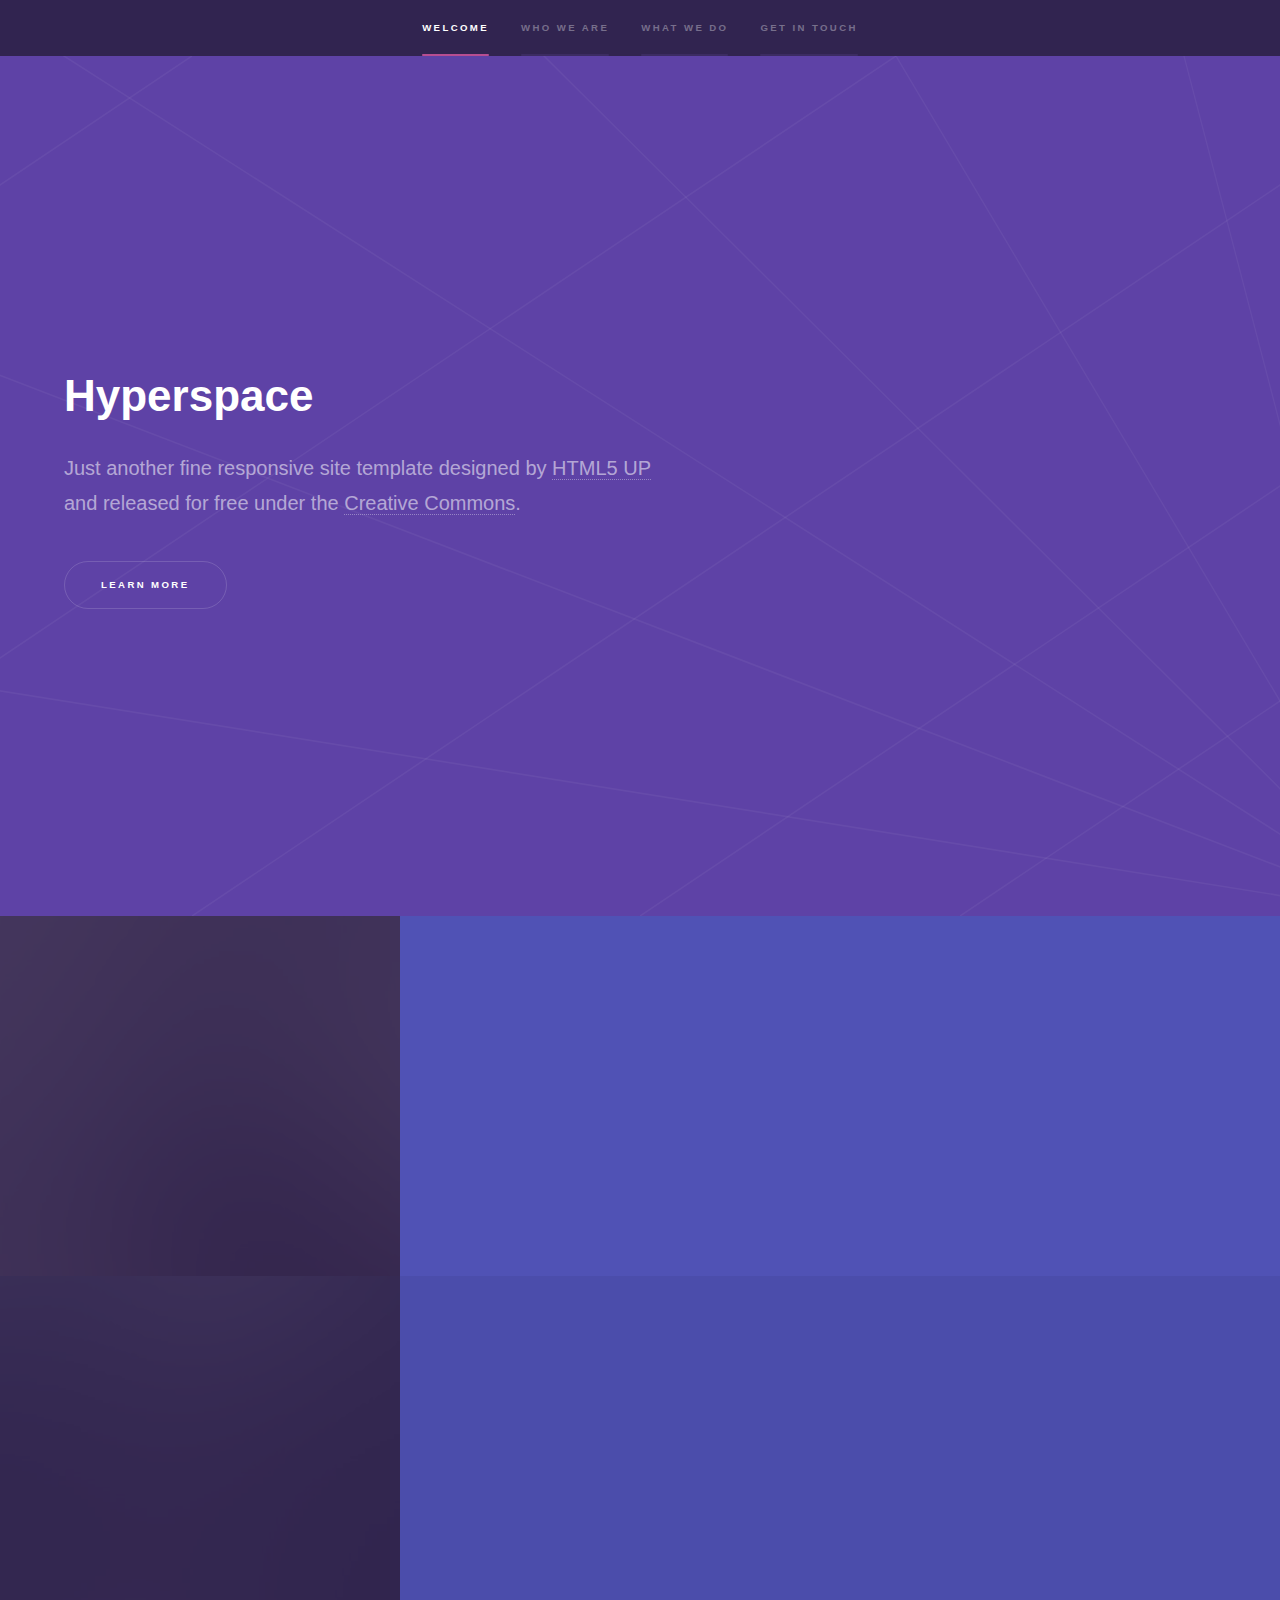
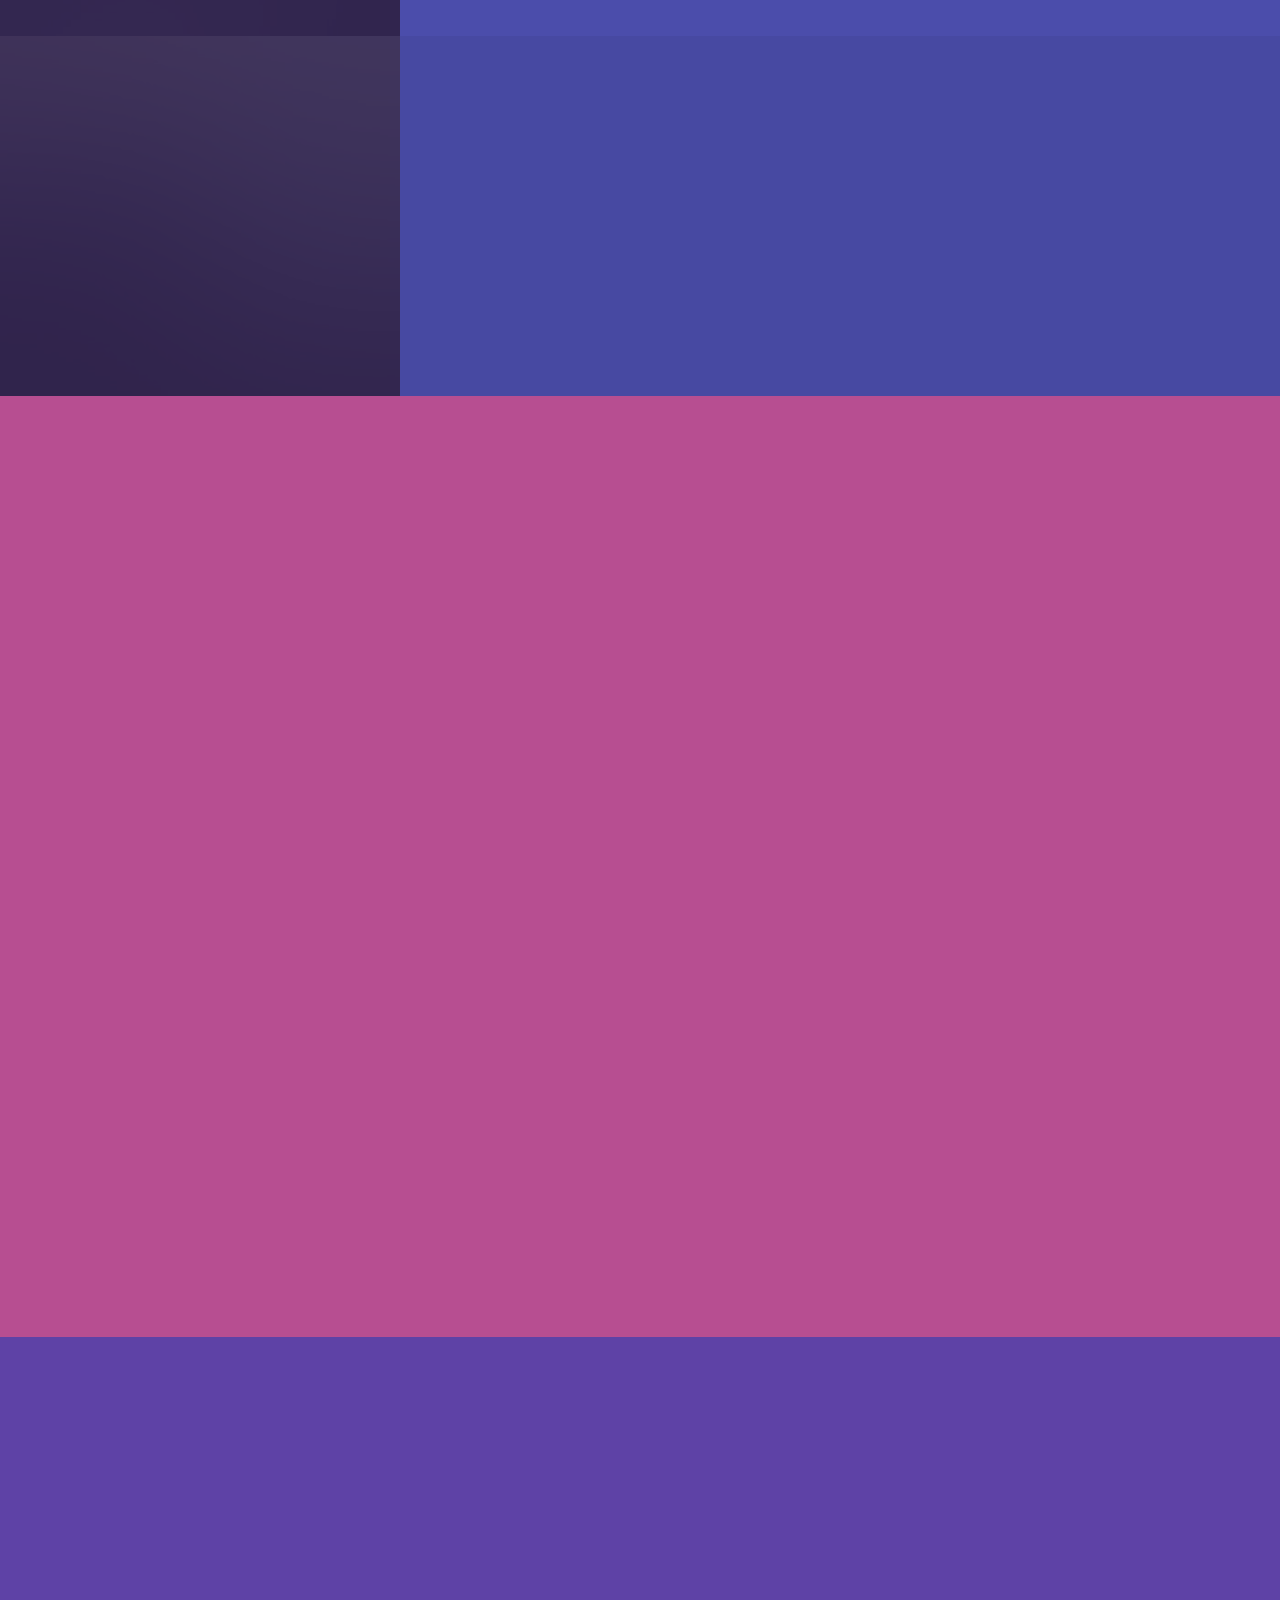
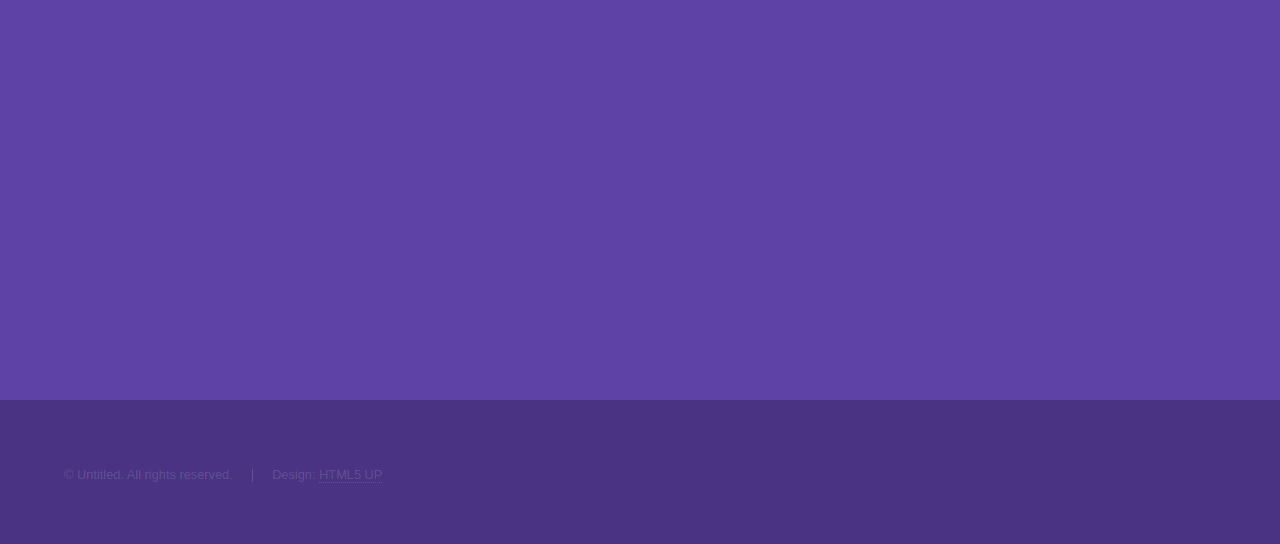
==== Hyperspace/index.html @ 1fe50cea "Add files via upload" ====
<!DOCTYPE HTML>
<!--
	Hyperspace by HTML5 UP
	html5up.net | @ajlkn
	Free for personal and commercial use under the CCA 3.0 license (html5up.net/license)
-->
<html>
	<head>
		<title>Hyperspace by HTML5 UP</title>
		<meta charset="utf-8" />
		<meta name="viewport" content="width=device-width, initial-scale=1, user-scalable=no" />
		<link rel="stylesheet" href="assets/css/main.css" />
		<noscript><link rel="stylesheet" href="assets/css/noscript.css" /></noscript>
	</head>
	<body class="is-preload">

		<!-- Sidebar -->
			<section id="sidebar">
				<div class="inner">
					<nav>
						<ul>
							<li><a href="#intro">Welcome</a></li>
							<li><a href="#one">Who we are</a></li>
							<li><a href="#two">What we do</a></li>
							<li><a href="#three">Get in touch</a></li>
						</ul>
					</nav>
				</div>
			</section>

		<!-- Wrapper -->
			<div id="wrapper">

				<!-- Intro -->
					<section id="intro" class="wrapper style1 fullscreen fade-up">
						<div class="inner">
							<h1>Hyperspace</h1>
							<p>Just another fine responsive site template designed by <a href="http://html5up.net">HTML5 UP</a><br />
							and released for free under the <a href="http://html5up.net/license">Creative Commons</a>.</p>
							<ul class="actions">
								<li><a href="#one" class="button scrolly">Learn more</a></li>
							</ul>
						</div>
					</section>

				<!-- One -->
					<section id="one" class="wrapper style2 spotlights">
						<section>
							<a href="#" class="image"><img src="images/pic01.jpg" alt="" data-position="center center" /></a>
							<div class="content">
								<div class="inner">
									<h2>Sed ipsum dolor</h2>
									<p>Phasellus convallis elit id ullamcorper pulvinar. Duis aliquam turpis mauris, eu ultricies erat malesuada quis. Aliquam dapibus.</p>
									<ul class="actions">
										<li><a href="generic.html" class="button">Learn more</a></li>
									</ul>
								</div>
							</div>
						</section>
						<section>
							<a href="#" class="image"><img src="images/pic02.jpg" alt="" data-position="top center" /></a>
							<div class="content">
								<div class="inner">
									<h2>Feugiat consequat</h2>
									<p>Phasellus convallis elit id ullamcorper pulvinar. Duis aliquam turpis mauris, eu ultricies erat malesuada quis. Aliquam dapibus.</p>
									<ul class="actions">
										<li><a href="generic.html" class="button">Learn more</a></li>
									</ul>
								</div>
							</div>
						</section>
						<section>
							<a href="#" class="image"><img src="images/pic03.jpg" alt="" data-position="25% 25%" /></a>
							<div class="content">
								<div class="inner">
									<h2>Ultricies aliquam</h2>
									<p>Phasellus convallis elit id ullamcorper pulvinar. Duis aliquam turpis mauris, eu ultricies erat malesuada quis. Aliquam dapibus.</p>
									<ul class="actions">
										<li><a href="generic.html" class="button">Learn more</a></li>
									</ul>
								</div>
							</div>
						</section>
					</section>

				<!-- Two -->
					<section id="two" class="wrapper style3 fade-up">
						<div class="inner">
							<h2>What we do</h2>
							<p>Phasellus convallis elit id ullamcorper pulvinar. Duis aliquam turpis mauris, eu ultricies erat malesuada quis. Aliquam dapibus, lacus eget hendrerit bibendum, urna est aliquam sem, sit amet imperdiet est velit quis lorem.</p>
							<div class="features">
								<section>
									<span class="icon solid major fa-code"></span>
									<h3>Lorem ipsum amet</h3>
									<p>Phasellus convallis elit id ullam corper amet et pulvinar. Duis aliquam turpis mauris, sed ultricies erat dapibus.</p>
								</section>
								<section>
									<span class="icon solid major fa-lock"></span>
									<h3>Aliquam sed nullam</h3>
									<p>Phasellus convallis elit id ullam corper amet et pulvinar. Duis aliquam turpis mauris, sed ultricies erat dapibus.</p>
								</section>
								<section>
									<span class="icon solid major fa-cog"></span>
									<h3>Sed erat ullam corper</h3>
									<p>Phasellus convallis elit id ullam corper amet et pulvinar. Duis aliquam turpis mauris, sed ultricies erat dapibus.</p>
								</section>
								<section>
									<span class="icon solid major fa-desktop"></span>
									<h3>Veroeros quis lorem</h3>
									<p>Phasellus convallis elit id ullam corper amet et pulvinar. Duis aliquam turpis mauris, sed ultricies erat dapibus.</p>
								</section>
								<section>
									<span class="icon solid major fa-link"></span>
									<h3>Urna quis bibendum</h3>
									<p>Phasellus convallis elit id ullam corper amet et pulvinar. Duis aliquam turpis mauris, sed ultricies erat dapibus.</p>
								</section>
								<section>
									<span class="icon major fa-gem"></span>
									<h3>Aliquam urna dapibus</h3>
									<p>Phasellus convallis elit id ullam corper amet et pulvinar. Duis aliquam turpis mauris, sed ultricies erat dapibus.</p>
								</section>
							</div>
							<ul class="actions">
								<li><a href="generic.html" class="button">Learn more</a></li>
							</ul>
						</div>
					</section>

				<!-- Three -->
					<section id="three" class="wrapper style1 fade-up">
						<div class="inner">
							<h2>Get in touch</h2>
							<p>Phasellus convallis elit id ullamcorper pulvinar. Duis aliquam turpis mauris, eu ultricies erat malesuada quis. Aliquam dapibus, lacus eget hendrerit bibendum, urna est aliquam sem, sit amet imperdiet est velit quis lorem.</p>
							<div class="split style1">
								<section>
									<form method="post" action="#">
										<div class="fields">
											<div class="field half">
												<label for="name">Name</label>
												<input type="text" name="name" id="name" />
											</div>
											<div class="field half">
												<label for="email">Email</label>
												<input type="text" name="email" id="email" />
											</div>
											<div class="field">
												<label for="message">Message</label>
												<textarea name="message" id="message" rows="5"></textarea>
											</div>
										</div>
										<ul class="actions">
											<li><a href="" class="button submit">Send Message</a></li>
										</ul>
									</form>
								</section>
								<section>
									<ul class="contact">
										<li>
											<h3>Address</h3>
											<span>12345 Somewhere Road #654<br />
											Nashville, TN 00000-0000<br />
											USA</span>
										</li>
										<li>
											<h3>Email</h3>
											<a href="#">user@untitled.tld</a>
										</li>
										<li>
											<h3>Phone</h3>
											<span>(000) 000-0000</span>
										</li>
										<li>
											<h3>Social</h3>
											<ul class="icons">
												<li><a href="#" class="icon brands fa-twitter"><span class="label">Twitter</span></a></li>
												<li><a href="#" class="icon brands fa-facebook-f"><span class="label">Facebook</span></a></li>
												<li><a href="#" class="icon brands fa-github"><span class="label">GitHub</span></a></li>
												<li><a href="#" class="icon brands fa-instagram"><span class="label">Instagram</span></a></li>
												<li><a href="#" class="icon brands fa-linkedin-in"><span class="label">LinkedIn</span></a></li>
											</ul>
										</li>
									</ul>
								</section>
							</div>
						</div>
					</section>

			</div>

		<!-- Footer -->
			<footer id="footer" class="wrapper style1-alt">
				<div class="inner">
					<ul class="menu">
						<li>&copy; Untitled. All rights reserved.</li><li>Design: <a href="http://html5up.net">HTML5 UP</a></li>
					</ul>
				</div>
			</footer>

		<!-- Scripts -->
			<script src="assets/js/jquery.min.js"></script>
			<script src="assets/js/jquery.scrollex.min.js"></script>
			<script src="assets/js/jquery.scrolly.min.js"></script>
			<script src="assets/js/browser.min.js"></script>
			<script src="assets/js/breakpoints.min.js"></script>
			<script src="assets/js/util.js"></script>
			<script src="assets/js/main.js"></script>

	</body>
</html>
---- Hyperspace/assets/css/main.css ----
@import url(fontawesome-all.min.css);

/*
	Hyperspace by HTML5 UP
	html5up.net | @ajlkn
	Free for personal and commercial use under the CCA 3.0 license (html5up.net/license)
*/

html, body, div, span, applet, object,
iframe, h1, h2, h3, h4, h5, h6, p, blockquote,
pre, a, abbr, acronym, address, big, cite,
code, del, dfn, em, img, ins, kbd, q, s, samp,
small, strike, strong, sub, sup, tt, var, b,
u, i, center, dl, dt, dd, ol, ul, li, fieldset,
form, label, legend, table, caption, tbody,
tfoot, thead, tr, th, td, article, aside,
canvas, details, embed, figure, figcaption,
footer, header, hgroup, menu, nav, output, ruby,
section, summary, time, mark, audio, video {
	margin: 0;
	padding: 0;
	border: 0;
	font-size: 100%;
	font: inherit;
	vertical-align: baseline;}

article, aside, details, figcaption, figure,
footer, header, hgroup, menu, nav, section {
	display: block;}

body {
	line-height: 1;
}

ol, ul {
	list-style: none;
}

blockquote, q {
	quotes: none;
}

	blockquote:before, blockquote:after, q:before, q:after {
		content: '';
		content: none;
	}

table {
	border-collapse: collapse;
	border-spacing: 0;
}

body {
	-webkit-text-size-adjust: none;
}

mark {
	background-color: transparent;
	color: inherit;
}

input::-moz-focus-inner {
	border: 0;
	padding: 0;
}

input, select, textarea {
	-moz-appearance: none;
	-webkit-appearance: none;
	-ms-appearance: none;
	appearance: none;
}

/* Basic */

	@-ms-viewport {
		width: device-width;
	}

	body {
		-ms-overflow-style: scrollbar;
	}

	@media screen and (max-width: 480px) {

		html, body {
			min-width: 320px;
		}

	}

	html {
		box-sizing: border-box;
	}

	*, *:before, *:after {
		box-sizing: inherit;
	}

	body {
		background: #312450;
	}

		body.is-preload *, body.is-preload *:before, body.is-preload *:after {
			-moz-animation: none !important;
			-webkit-animation: none !important;
			-ms-animation: none !important;
			animation: none !important;
			-moz-transition: none !important;
			-webkit-transition: none !important;
			-ms-transition: none !important;
			transition: none !important;
		}

/* Type */

	body, input, select, textarea {
		color: rgba(255, 255, 255, 0.55);
		font-family: Arial, Helvetica, sans-serif;
		font-size: 16.5pt;
		font-weight: normal;
		line-height: 1.75;
	}

		@media screen and (max-width: 1680px) {

			body, input, select, textarea {
				font-size: 13pt;
			}

		}

		@media screen and (max-width: 1280px) {

			body, input, select, textarea {
				font-size: 12pt;
			}

		}

		@media screen and (max-width: 360px) {

			body, input, select, textarea {
				font-size: 11pt;
			}

		}

	a {
		-moz-transition: color 0.2s ease, border-bottom-color 0.2s ease;
		-webkit-transition: color 0.2s ease, border-bottom-color 0.2s ease;
		-ms-transition: color 0.2s ease, border-bottom-color 0.2s ease;
		transition: color 0.2s ease, border-bottom-color 0.2s ease;
		border-bottom: dotted 1px rgba(255, 255, 255, 0.35);
		color: inherit;
		text-decoration: none;
	}

		a:hover {
			border-bottom-color: transparent;
			color: #ffffff;
		}

	strong, b {
		color: #ffffff;
		font-weight: bold;
	}

	em, i {
		font-style: italic;
	}

	p {
		margin: 0 0 2em 0;
	}

	h1, h2, h3, h4, h5, h6 {
		color: #ffffff;
		font-weight: bold;
		line-height: 1.5;
		margin: 0 0 0.5em 0;
	}

		h1 a, h2 a, h3 a, h4 a, h5 a, h6 a {
			color: inherit;
			text-decoration: none;
		}

	h1 {
		font-size: 2.75em;
	}

		h1.major {
			margin: 0 0 1.3em 0;
			position: relative;
			padding-bottom: 0.35em;
		}

			h1.major:after {
				background-image: -moz-linear-gradient(to right, #5e42a6, #b74e91);
				background-image: -webkit-linear-gradient(to right, #5e42a6, #b74e91);
				background-image: -ms-linear-gradient(to right, #5e42a6, #b74e91);
				background-image: linear-gradient(to right, #5e42a6, #b74e91);
				-moz-transition: max-width 0.2s ease;
				-webkit-transition: max-width 0.2s ease;
				-ms-transition: max-width 0.2s ease;
				transition: max-width 0.2s ease;
				border-radius: 0.2em;
				bottom: 0;
				content: '';
				height: 0.05em;
				position: absolute;
				right: 0;
				width: 100%;
			}

	h2 {
		font-size: 1.75em;
	}

	h3 {
		font-size: 1.1em;
	}

	h4 {
		font-size: 1em;
	}

	h5 {
		font-size: 0.8em;
	}

	h6 {
		font-size: 0.6em;
	}

	@media screen and (max-width: 736px) {

		h1 {
			font-size: 2em;
		}

		h2 {
			font-size: 1.25em;
		}

		h3 {
			font-size: 1em;
		}

		h4 {
			font-size: 0.8em;
		}

		h5 {
			font-size: 0.6em;
		}

		h6 {
			font-size: 0.6em;
		}

	}

	sub {
		font-size: 0.8em;
		position: relative;
		top: 0.5em;
	}

	sup {
		font-size: 0.8em;
		position: relative;
		top: -0.5em;
	}

	blockquote {
		border-left: solid 4px rgba(255, 255, 255, 0.15);
		font-style: italic;
		margin: 0 0 2em 0;
		padding: 0.5em 0 0.5em 2em;
	}

	code {
		background: rgba(255, 255, 255, 0.05);
		border-radius: 0.25em;
		border: solid 1px rgba(255, 255, 255, 0.15);
		font-family: "Courier New", monospace;
		font-size: 0.9em;
		margin: 0 0.25em;
		padding: 0.25em 0.65em;
	}

	pre {
		-webkit-overflow-scrolling: touch;
		font-family: "Courier New", monospace;
		font-size: 0.9em;
		margin: 0 0 2em 0;
	}

		pre code {
			display: block;
			line-height: 1.75em;
			padding: 1em 1.5em;
			overflow-x: auto;
		}

	hr {
		border: 0;
		border-bottom: solid 1px rgba(255, 255, 255, 0.15);
		margin: 2em 0;
	}

		hr.major {
			margin: 3em 0;
		}

	.align-left {
		text-align: left;
	}

	.align-center {
		text-align: center;
	}

	.align-right {
		text-align: right;
	}

/* Row */

	.row {
		display: flex;
		flex-wrap: wrap;
		box-sizing: border-box;
		align-items: stretch;
	}

		.row > * {
			box-sizing: border-box;
		}

		.row.gtr-uniform > * > :last-child {
			margin-bottom: 0;
		}

		.row.aln-left {
			justify-content: flex-start;
		}

		.row.aln-center {
			justify-content: center;
		}

		.row.aln-right {
			justify-content: flex-end;
		}

		.row.aln-top {
			align-items: flex-start;
		}

		.row.aln-middle {
			align-items: center;
		}

		.row.aln-bottom {
			align-items: flex-end;
		}

		.row > .imp {
			order: -1;
		}

		.row > .col-1 {
			width: 8.33333%;
		}

		.row > .off-1 {
			margin-left: 8.33333%;
		}

		.row > .col-2 {
			width: 16.66667%;
		}

		.row > .off-2 {
			margin-left: 16.66667%;
		}

		.row > .col-3 {
			width: 25%;
		}

		.row > .off-3 {
			margin-left: 25%;
		}

		.row > .col-4 {
			width: 33.33333%;
		}

		.row > .off-4 {
			margin-left: 33.33333%;
		}

		.row > .col-5 {
			width: 41.66667%;
		}

		.row > .off-5 {
			margin-left: 41.66667%;
		}

		.row > .col-6 {
			width: 50%;
		}

		.row > .off-6 {
			margin-left: 50%;
		}

		.row > .col-7 {
			width: 58.33333%;
		}

		.row > .off-7 {
			margin-left: 58.33333%;
		}

		.row > .col-8 {
			width: 66.66667%;
		}

		.row > .off-8 {
			margin-left: 66.66667%;
		}

		.row > .col-9 {
			width: 75%;
		}

		.row > .off-9 {
			margin-left: 75%;
		}

		.row > .col-10 {
			width: 83.33333%;
		}

		.row > .off-10 {
			margin-left: 83.33333%;
		}

		.row > .col-11 {
			width: 91.66667%;
		}

		.row > .off-11 {
			margin-left: 91.66667%;
		}

		.row > .col-12 {
			width: 100%;
		}

		.row > .off-12 {
			margin-left: 100%;
		}

		.row.gtr-0 {
			margin-top: 0;
			margin-left: 0em;
		}

			.row.gtr-0 > * {
				padding: 0 0 0 0em;
			}

			.row.gtr-0.gtr-uniform {
				margin-top: 0em;
			}

				.row.gtr-0.gtr-uniform > * {
					padding-top: 0em;
				}

		.row.gtr-25 {
			margin-top: 0;
			margin-left: -0.375em;
		}

			.row.gtr-25 > * {
				padding: 0 0 0 0.375em;
			}

			.row.gtr-25.gtr-uniform {
				margin-top: -0.375em;
			}

				.row.gtr-25.gtr-uniform > * {
					padding-top: 0.375em;
				}

		.row.gtr-50 {
			margin-top: 0;
			margin-left: -0.75em;
		}

			.row.gtr-50 > * {
				padding: 0 0 0 0.75em;
			}

			.row.gtr-50.gtr-uniform {
				margin-top: -0.75em;
			}

				.row.gtr-50.gtr-uniform > * {
					padding-top: 0.75em;
				}

		.row {
			margin-top: 0;
			margin-left: -1.5em;
		}

			.row > * {
				padding: 0 0 0 1.5em;
			}

			.row.gtr-uniform {
				margin-top: -1.5em;
			}

				.row.gtr-uniform > * {
					padding-top: 1.5em;
				}

		.row.gtr-150 {
			margin-top: 0;
			margin-left: -2.25em;
		}

			.row.gtr-150 > * {
				padding: 0 0 0 2.25em;
			}

			.row.gtr-150.gtr-uniform {
				margin-top: -2.25em;
			}

				.row.gtr-150.gtr-uniform > * {
					padding-top: 2.25em;
				}

		.row.gtr-200 {
			margin-top: 0;
			margin-left: -3em;
		}

			.row.gtr-200 > * {
				padding: 0 0 0 3em;
			}

			.row.gtr-200.gtr-uniform {
				margin-top: -3em;
			}

				.row.gtr-200.gtr-uniform > * {
					padding-top: 3em;
				}

		@media screen and (max-width: 1680px) {

			.row {
				display: flex;
				flex-wrap: wrap;
				box-sizing: border-box;
				align-items: stretch;
			}

				.row > * {
					box-sizing: border-box;
				}

				.row.gtr-uniform > * > :last-child {
					margin-bottom: 0;
				}

				.row.aln-left {
					justify-content: flex-start;
				}

				.row.aln-center {
					justify-content: center;
				}

				.row.aln-right {
					justify-content: flex-end;
				}

				.row.aln-top {
					align-items: flex-start;
				}

				.row.aln-middle {
					align-items: center;
				}

				.row.aln-bottom {
					align-items: flex-end;
				}

				.row > .imp-xlarge {
					order: -1;
				}

				.row > .col-1-xlarge {
					width: 8.33333%;
				}

				.row > .off-1-xlarge {
					margin-left: 8.33333%;
				}

				.row > .col-2-xlarge {
					width: 16.66667%;
				}

				.row > .off-2-xlarge {
					margin-left: 16.66667%;
				}

				.row > .col-3-xlarge {
					width: 25%;
				}

				.row > .off-3-xlarge {
					margin-left: 25%;
				}

				.row > .col-4-xlarge {
					width: 33.33333%;
				}

				.row > .off-4-xlarge {
					margin-left: 33.33333%;
				}

				.row > .col-5-xlarge {
					width: 41.66667%;
				}

				.row > .off-5-xlarge {
					margin-left: 41.66667%;
				}

				.row > .col-6-xlarge {
					width: 50%;
				}

				.row > .off-6-xlarge {
					margin-left: 50%;
				}

				.row > .col-7-xlarge {
					width: 58.33333%;
				}

				.row > .off-7-xlarge {
					margin-left: 58.33333%;
				}

				.row > .col-8-xlarge {
					width: 66.66667%;
				}

				.row > .off-8-xlarge {
					margin-left: 66.66667%;
				}

				.row > .col-9-xlarge {
					width: 75%;
				}

				.row > .off-9-xlarge {
					margin-left: 75%;
				}

				.row > .col-10-xlarge {
					width: 83.33333%;
				}

				.row > .off-10-xlarge {
					margin-left: 83.33333%;
				}

				.row > .col-11-xlarge {
					width: 91.66667%;
				}

				.row > .off-11-xlarge {
					margin-left: 91.66667%;
				}

				.row > .col-12-xlarge {
					width: 100%;
				}

				.row > .off-12-xlarge {
					margin-left: 100%;
				}

				.row.gtr-0 {
					margin-top: 0;
					margin-left: 0em;
				}

					.row.gtr-0 > * {
						padding: 0 0 0 0em;
					}

					.row.gtr-0.gtr-uniform {
						margin-top: 0em;
					}

						.row.gtr-0.gtr-uniform > * {
							padding-top: 0em;
						}

				.row.gtr-25 {
					margin-top: 0;
					margin-left: -0.375em;
				}

					.row.gtr-25 > * {
						padding: 0 0 0 0.375em;
					}

					.row.gtr-25.gtr-uniform {
						margin-top: -0.375em;
					}

						.row.gtr-25.gtr-uniform > * {
							padding-top: 0.375em;
						}

				.row.gtr-50 {
					margin-top: 0;
					margin-left: -0.75em;
				}

					.row.gtr-50 > * {
						padding: 0 0 0 0.75em;
					}

					.row.gtr-50.gtr-uniform {
						margin-top: -0.75em;
					}

						.row.gtr-50.gtr-uniform > * {
							padding-top: 0.75em;
						}

				.row {
					margin-top: 0;
					margin-left: -1.5em;
				}

					.row > * {
						padding: 0 0 0 1.5em;
					}

					.row.gtr-uniform {
						margin-top: -1.5em;
					}

						.row.gtr-uniform > * {
							padding-top: 1.5em;
						}

				.row.gtr-150 {
					margin-top: 0;
					margin-left: -2.25em;
				}

					.row.gtr-150 > * {
						padding: 0 0 0 2.25em;
					}

					.row.gtr-150.gtr-uniform {
						margin-top: -2.25em;
					}

						.row.gtr-150.gtr-uniform > * {
							padding-top: 2.25em;
						}

				.row.gtr-200 {
					margin-top: 0;
					margin-left: -3em;
				}

					.row.gtr-200 > * {
						padding: 0 0 0 3em;
					}

					.row.gtr-200.gtr-uniform {
						margin-top: -3em;
					}

						.row.gtr-200.gtr-uniform > * {
							padding-top: 3em;
						}

		}

		@media screen and (max-width: 1280px) {

			.row {
				display: flex;
				flex-wrap: wrap;
				box-sizing: border-box;
				align-items: stretch;
			}

				.row > * {
					box-sizing: border-box;
				}

				.row.gtr-uniform > * > :last-child {
					margin-bottom: 0;
				}

				.row.aln-left {
					justify-content: flex-start;
				}

				.row.aln-center {
					justify-content: center;
				}

				.row.aln-right {
					justify-content: flex-end;
				}

				.row.aln-top {
					align-items: flex-start;
				}

				.row.aln-middle {
					align-items: center;
				}

				.row.aln-bottom {
					align-items: flex-end;
				}

				.row > .imp-large {
					order: -1;
				}

				.row > .col-1-large {
					width: 8.33333%;
				}

				.row > .off-1-large {
					margin-left: 8.33333%;
				}

				.row > .col-2-large {
					width: 16.66667%;
				}

				.row > .off-2-large {
					margin-left: 16.66667%;
				}

				.row > .col-3-large {
					width: 25%;
				}

				.row > .off-3-large {
					margin-left: 25%;
				}

				.row > .col-4-large {
					width: 33.33333%;
				}

				.row > .off-4-large {
					margin-left: 33.33333%;
				}

				.row > .col-5-large {
					width: 41.66667%;
				}

				.row > .off-5-large {
					margin-left: 41.66667%;
				}

				.row > .col-6-large {
					width: 50%;
				}

				.row > .off-6-large {
					margin-left: 50%;
				}

				.row > .col-7-large {
					width: 58.33333%;
				}

				.row > .off-7-large {
					margin-left: 58.33333%;
				}

				.row > .col-8-large {
					width: 66.66667%;
				}

				.row > .off-8-large {
					margin-left: 66.66667%;
				}

				.row > .col-9-large {
					width: 75%;
				}

				.row > .off-9-large {
					margin-left: 75%;
				}

				.row > .col-10-large {
					width: 83.33333%;
				}

				.row > .off-10-large {
					margin-left: 83.33333%;
				}

				.row > .col-11-large {
					width: 91.66667%;
				}

				.row > .off-11-large {
					margin-left: 91.66667%;
				}

				.row > .col-12-large {
					width: 100%;
				}

				.row > .off-12-large {
					margin-left: 100%;
				}

				.row.gtr-0 {
					margin-top: 0;
					margin-left: 0em;
				}

					.row.gtr-0 > * {
						padding: 0 0 0 0em;
					}

					.row.gtr-0.gtr-uniform {
						margin-top: 0em;
					}

						.row.gtr-0.gtr-uniform > * {
							padding-top: 0em;
						}

				.row.gtr-25 {
					margin-top: 0;
					margin-left: -0.375em;
				}

					.row.gtr-25 > * {
						padding: 0 0 0 0.375em;
					}

					.row.gtr-25.gtr-uniform {
						margin-top: -0.375em;
					}

						.row.gtr-25.gtr-uniform > * {
							padding-top: 0.375em;
						}

				.row.gtr-50 {
					margin-top: 0;
					margin-left: -0.75em;
				}

					.row.gtr-50 > * {
						padding: 0 0 0 0.75em;
					}

					.row.gtr-50.gtr-uniform {
						margin-top: -0.75em;
					}

						.row.gtr-50.gtr-uniform > * {
							padding-top: 0.75em;
						}

				.row {
					margin-top: 0;
					margin-left: -1.5em;
				}

					.row > * {
						padding: 0 0 0 1.5em;
					}

					.row.gtr-uniform {
						margin-top: -1.5em;
					}

						.row.gtr-uniform > * {
							padding-top: 1.5em;
						}

				.row.gtr-150 {
					margin-top: 0;
					margin-left: -2.25em;
				}

					.row.gtr-150 > * {
						padding: 0 0 0 2.25em;
					}

					.row.gtr-150.gtr-uniform {
						margin-top: -2.25em;
					}

						.row.gtr-150.gtr-uniform > * {
							padding-top: 2.25em;
						}

				.row.gtr-200 {
					margin-top: 0;
					margin-left: -3em;
				}

					.row.gtr-200 > * {
						padding: 0 0 0 3em;
					}

					.row.gtr-200.gtr-uniform {
						margin-top: -3em;
					}

						.row.gtr-200.gtr-uniform > * {
							padding-top: 3em;
						}

		}

		@media screen and (max-width: 980px) {

			.row {
				display: flex;
				flex-wrap: wrap;
				box-sizing: border-box;
				align-items: stretch;
			}

				.row > * {
					box-sizing: border-box;
				}

				.row.gtr-uniform > * > :last-child {
					margin-bottom: 0;
				}

				.row.aln-left {
					justify-content: flex-start;
				}

				.row.aln-center {
					justify-content: center;
				}

				.row.aln-right {
					justify-content: flex-end;
				}

				.row.aln-top {
					align-items: flex-start;
				}

				.row.aln-middle {
					align-items: center;
				}

				.row.aln-bottom {
					align-items: flex-end;
				}

				.row > .imp-medium {
					order: -1;
				}

				.row > .col-1-medium {
					width: 8.33333%;
				}

				.row > .off-1-medium {
					margin-left: 8.33333%;
				}

				.row > .col-2-medium {
					width: 16.66667%;
				}

				.row > .off-2-medium {
					margin-left: 16.66667%;
				}

				.row > .col-3-medium {
					width: 25%;
				}

				.row > .off-3-medium {
					margin-left: 25%;
				}

				.row > .col-4-medium {
					width: 33.33333%;
				}

				.row > .off-4-medium {
					margin-left: 33.33333%;
				}

				.row > .col-5-medium {
					width: 41.66667%;
				}

				.row > .off-5-medium {
					margin-left: 41.66667%;
				}

				.row > .col-6-medium {
					width: 50%;
				}

				.row > .off-6-medium {
					margin-left: 50%;
				}

				.row > .col-7-medium {
					width: 58.33333%;
				}

				.row > .off-7-medium {
					margin-left: 58.33333%;
				}

				.row > .col-8-medium {
					width: 66.66667%;
				}

				.row > .off-8-medium {
					margin-left: 66.66667%;
				}

				.row > .col-9-medium {
					width: 75%;
				}

				.row > .off-9-medium {
					margin-left: 75%;
				}

				.row > .col-10-medium {
					width: 83.33333%;
				}

				.row > .off-10-medium {
					margin-left: 83.33333%;
				}

				.row > .col-11-medium {
					width: 91.66667%;
				}

				.row > .off-11-medium {
					margin-left: 91.66667%;
				}

				.row > .col-12-medium {
					width: 100%;
				}

				.row > .off-12-medium {
					margin-left: 100%;
				}

				.row.gtr-0 {
					margin-top: 0;
					margin-left: 0em;
				}

					.row.gtr-0 > * {
						padding: 0 0 0 0em;
					}

					.row.gtr-0.gtr-uniform {
						margin-top: 0em;
					}

						.row.gtr-0.gtr-uniform > * {
							padding-top: 0em;
						}

				.row.gtr-25 {
					margin-top: 0;
					margin-left: -0.375em;
				}

					.row.gtr-25 > * {
						padding: 0 0 0 0.375em;
					}

					.row.gtr-25.gtr-uniform {
						margin-top: -0.375em;
					}

						.row.gtr-25.gtr-uniform > * {
							padding-top: 0.375em;
						}

				.row.gtr-50 {
					margin-top: 0;
					margin-left: -0.75em;
				}

					.row.gtr-50 > * {
						padding: 0 0 0 0.75em;
					}

					.row.gtr-50.gtr-uniform {
						margin-top: -0.75em;
					}

						.row.gtr-50.gtr-uniform > * {
							padding-top: 0.75em;
						}

				.row {
					margin-top: 0;
					margin-left: -1.5em;
				}

					.row > * {
						padding: 0 0 0 1.5em;
					}

					.row.gtr-uniform {
						margin-top: -1.5em;
					}

						.row.gtr-uniform > * {
							padding-top: 1.5em;
						}

				.row.gtr-150 {
					margin-top: 0;
					margin-left: -2.25em;
				}

					.row.gtr-150 > * {
						padding: 0 0 0 2.25em;
					}

					.row.gtr-150.gtr-uniform {
						margin-top: -2.25em;
					}

						.row.gtr-150.gtr-uniform > * {
							padding-top: 2.25em;
						}

				.row.gtr-200 {
					margin-top: 0;
					margin-left: -3em;
				}

					.row.gtr-200 > * {
						padding: 0 0 0 3em;
					}

					.row.gtr-200.gtr-uniform {
						margin-top: -3em;
					}

						.row.gtr-200.gtr-uniform > * {
							padding-top: 3em;
						}

		}

		@media screen and (max-width: 736px) {

			.row {
				display: flex;
				flex-wrap: wrap;
				box-sizing: border-box;
				align-items: stretch;
			}

				.row > * {
					box-sizing: border-box;
				}

				.row.gtr-uniform > * > :last-child {
					margin-bottom: 0;
				}

				.row.aln-left {
					justify-content: flex-start;
				}

				.row.aln-center {
					justify-content: center;
				}

				.row.aln-right {
					justify-content: flex-end;
				}

				.row.aln-top {
					align-items: flex-start;
				}

				.row.aln-middle {
					align-items: center;
				}

				.row.aln-bottom {
					align-items: flex-end;
				}

				.row > .imp-small {
					order: -1;
				}

				.row > .col-1-small {
					width: 8.33333%;
				}

				.row > .off-1-small {
					margin-left: 8.33333%;
				}

				.row > .col-2-small {
					width: 16.66667%;
				}

				.row > .off-2-small {
					margin-left: 16.66667%;
				}

				.row > .col-3-small {
					width: 25%;
				}

				.row > .off-3-small {
					margin-left: 25%;
				}

				.row > .col-4-small {
					width: 33.33333%;
				}

				.row > .off-4-small {
					margin-left: 33.33333%;
				}

				.row > .col-5-small {
					width: 41.66667%;
				}

				.row > .off-5-small {
					margin-left: 41.66667%;
				}

				.row > .col-6-small {
					width: 50%;
				}

				.row > .off-6-small {
					margin-left: 50%;
				}

				.row > .col-7-small {
					width: 58.33333%;
				}

				.row > .off-7-small {
					margin-left: 58.33333%;
				}

				.row > .col-8-small {
					width: 66.66667%;
				}

				.row > .off-8-small {
					margin-left: 66.66667%;
				}

				.row > .col-9-small {
					width: 75%;
				}

				.row > .off-9-small {
					margin-left: 75%;
				}

				.row > .col-10-small {
					width: 83.33333%;
				}

				.row > .off-10-small {
					margin-left: 83.33333%;
				}

				.row > .col-11-small {
					width: 91.66667%;
				}

				.row > .off-11-small {
					margin-left: 91.66667%;
				}

				.row > .col-12-small {
					width: 100%;
				}

				.row > .off-12-small {
					margin-left: 100%;
				}

				.row.gtr-0 {
					margin-top: 0;
					margin-left: 0em;
				}

					.row.gtr-0 > * {
						padding: 0 0 0 0em;
					}

					.row.gtr-0.gtr-uniform {
						margin-top: 0em;
					}

						.row.gtr-0.gtr-uniform > * {
							padding-top: 0em;
						}

				.row.gtr-25 {
					margin-top: 0;
					margin-left: -0.375em;
				}

					.row.gtr-25 > * {
						padding: 0 0 0 0.375em;
					}

					.row.gtr-25.gtr-uniform {
						margin-top: -0.375em;
					}

						.row.gtr-25.gtr-uniform > * {
							padding-top: 0.375em;
						}

				.row.gtr-50 {
					margin-top: 0;
					margin-left: -0.75em;
				}

					.row.gtr-50 > * {
						padding: 0 0 0 0.75em;
					}

					.row.gtr-50.gtr-uniform {
						margin-top: -0.75em;
					}

						.row.gtr-50.gtr-uniform > * {
							padding-top: 0.75em;
						}

				.row {
					margin-top: 0;
					margin-left: -1.5em;
				}

					.row > * {
						padding: 0 0 0 1.5em;
					}

					.row.gtr-uniform {
						margin-top: -1.5em;
					}

						.row.gtr-uniform > * {
							padding-top: 1.5em;
						}

				.row.gtr-150 {
					margin-top: 0;
					margin-left: -2.25em;
				}

					.row.gtr-150 > * {
						padding: 0 0 0 2.25em;
					}

					.row.gtr-150.gtr-uniform {
						margin-top: -2.25em;
					}

						.row.gtr-150.gtr-uniform > * {
							padding-top: 2.25em;
						}

				.row.gtr-200 {
					margin-top: 0;
					margin-left: -3em;
				}

					.row.gtr-200 > * {
						padding: 0 0 0 3em;
					}

					.row.gtr-200.gtr-uniform {
						margin-top: -3em;
					}

						.row.gtr-200.gtr-uniform > * {
							padding-top: 3em;
						}

		}

		@media screen and (max-width: 480px) {

			.row {
				display: flex;
				flex-wrap: wrap;
				box-sizing: border-box;
				align-items: stretch;
			}

				.row > * {
					box-sizing: border-box;
				}

				.row.gtr-uniform > * > :last-child {
					margin-bottom: 0;
				}

				.row.aln-left {
					justify-content: flex-start;
				}

				.row.aln-center {
					justify-content: center;
				}

				.row.aln-right {
					justify-content: flex-end;
				}

				.row.aln-top {
					align-items: flex-start;
				}

				.row.aln-middle {
					align-items: center;
				}

				.row.aln-bottom {
					align-items: flex-end;
				}

				.row > .imp-xsmall {
					order: -1;
				}

				.row > .col-1-xsmall {
					width: 8.33333%;
				}

				.row > .off-1-xsmall {
					margin-left: 8.33333%;
				}

				.row > .col-2-xsmall {
					width: 16.66667%;
				}

				.row > .off-2-xsmall {
					margin-left: 16.66667%;
				}

				.row > .col-3-xsmall {
					width: 25%;
				}

				.row > .off-3-xsmall {
					margin-left: 25%;
				}

				.row > .col-4-xsmall {
					width: 33.33333%;
				}

				.row > .off-4-xsmall {
					margin-left: 33.33333%;
				}

				.row > .col-5-xsmall {
					width: 41.66667%;
				}

				.row > .off-5-xsmall {
					margin-left: 41.66667%;
				}

				.row > .col-6-xsmall {
					width: 50%;
				}

				.row > .off-6-xsmall {
					margin-left: 50%;
				}

				.row > .col-7-xsmall {
					width: 58.33333%;
				}

				.row > .off-7-xsmall {
					margin-left: 58.33333%;
				}

				.row > .col-8-xsmall {
					width: 66.66667%;
				}

				.row > .off-8-xsmall {
					margin-left: 66.66667%;
				}

				.row > .col-9-xsmall {
					width: 75%;
				}

				.row > .off-9-xsmall {
					margin-left: 75%;
				}

				.row > .col-10-xsmall {
					width: 83.33333%;
				}

				.row > .off-10-xsmall {
					margin-left: 83.33333%;
				}

				.row > .col-11-xsmall {
					width: 91.66667%;
				}

				.row > .off-11-xsmall {
					margin-left: 91.66667%;
				}

				.row > .col-12-xsmall {
					width: 100%;
				}

				.row > .off-12-xsmall {
					margin-left: 100%;
				}

				.row.gtr-0 {
					margin-top: 0;
					margin-left: 0em;
				}

					.row.gtr-0 > * {
						padding: 0 0 0 0em;
					}

					.row.gtr-0.gtr-uniform {
						margin-top: 0em;
					}

						.row.gtr-0.gtr-uniform > * {
							padding-top: 0em;
						}

				.row.gtr-25 {
					margin-top: 0;
					margin-left: -0.375em;
				}

					.row.gtr-25 > * {
						padding: 0 0 0 0.375em;
					}

					.row.gtr-25.gtr-uniform {
						margin-top: -0.375em;
					}

						.row.gtr-25.gtr-uniform > * {
							padding-top: 0.375em;
						}

				.row.gtr-50 {
					margin-top: 0;
					margin-left: -0.75em;
				}

					.row.gtr-50 > * {
						padding: 0 0 0 0.75em;
					}

					.row.gtr-50.gtr-uniform {
						margin-top: -0.75em;
					}

						.row.gtr-50.gtr-uniform > * {
							padding-top: 0.75em;
						}

				.row {
					margin-top: 0;
					margin-left: -1.5em;
				}

					.row > * {
						padding: 0 0 0 1.5em;
					}

					.row.gtr-uniform {
						margin-top: -1.5em;
					}

						.row.gtr-uniform > * {
							padding-top: 1.5em;
						}

				.row.gtr-150 {
					margin-top: 0;
					margin-left: -2.25em;
				}

					.row.gtr-150 > * {
						padding: 0 0 0 2.25em;
					}

					.row.gtr-150.gtr-uniform {
						margin-top: -2.25em;
					}

						.row.gtr-150.gtr-uniform > * {
							padding-top: 2.25em;
						}

				.row.gtr-200 {
					margin-top: 0;
					margin-left: -3em;
				}

					.row.gtr-200 > * {
						padding: 0 0 0 3em;
					}

					.row.gtr-200.gtr-uniform {
						margin-top: -3em;
					}

						.row.gtr-200.gtr-uniform > * {
							padding-top: 3em;
						}

		}

/* Box */

	.box {
		border-radius: 0.25em;
		border: solid 1px rgba(255, 255, 255, 0.15);
		margin-bottom: 2em;
		padding: 1.5em;
	}

		.box > :last-child,
		.box > :last-child > :last-child,
		.box > :last-child > :last-child > :last-child {
			margin-bottom: 0;
		}

		.box.alt {
			border: 0;
			border-radius: 0;
			padding: 0;
		}

/* Button */

	input[type="submit"],
	input[type="reset"],
	input[type="button"],
	button,
	.button {
		-moz-appearance: none;
		-webkit-appearance: none;
		-ms-appearance: none;
		appearance: none;
		-moz-transition: border-color 0.2s ease;
		-webkit-transition: border-color 0.2s ease;
		-ms-transition: border-color 0.2s ease;
		transition: border-color 0.2s ease;
		background-color: transparent;
		border: solid 1px !important;
		border-color: rgba(255, 255, 255, 0.15) !important;
		border-radius: 3em;
		color: #ffffff !important;
		cursor: pointer;
		display: inline-block;
		font-size: 0.6em;
		font-weight: bold;
		height: calc(4.75em + 2px);
		letter-spacing: 0.25em;
		line-height: 4.75em;
		outline: 0;
		padding: 0 3.75em;
		position: relative;
		text-align: center;
		text-decoration: none;
		text-transform: uppercase;
		white-space: nowrap;
	}

		input[type="submit"]:after,
		input[type="reset"]:after,
		input[type="button"]:after,
		button:after,
		.button:after {
			-moz-transform: scale(0.25);
			-webkit-transform: scale(0.25);
			-ms-transform: scale(0.25);
			transform: scale(0.25);
			pointer-events: none;
			-moz-transition: opacity 0.2s ease, -moz-transform 0.2s ease;
			-webkit-transition: opacity 0.2s ease, -webkit-transform 0.2s ease;
			-ms-transition: opacity 0.2s ease, -ms-transform 0.2s ease;
			transition: opacity 0.2s ease, transform 0.2s ease;
			background: #ffffff;
			border-radius: 3em;
			content: '';
			height: 100%;
			left: 0;
			opacity: 0;
			position: absolute;
			top: 0;
			width: 100%;
		}

		input[type="submit"].icon:before,
		input[type="reset"].icon:before,
		input[type="button"].icon:before,
		button.icon:before,
		.button.icon:before {
			margin-right: 0.75em;
		}

		input[type="submit"].fit,
		input[type="reset"].fit,
		input[type="button"].fit,
		button.fit,
		.button.fit {
			width: 100%;
		}

		input[type="submit"].small,
		input[type="reset"].small,
		input[type="button"].small,
		button.small,
		.button.small {
			font-size: 0.4em;
		}

		input[type="submit"].large,
		input[type="reset"].large,
		input[type="button"].large,
		button.large,
		.button.large {
			font-size: 0.8em;
		}

		input[type="submit"].primary,
		input[type="reset"].primary,
		input[type="button"].primary,
		button.primary,
		.button.primary {
			background-color: #ffffff;
			color: #312450 !important;
		}

			input[type="submit"].primary:after,
			input[type="reset"].primary:after,
			input[type="button"].primary:after,
			button.primary:after,
			.button.primary:after {
				display: none;
			}

		input[type="submit"].disabled, input[type="submit"]:disabled,
		input[type="reset"].disabled,
		input[type="reset"]:disabled,
		input[type="button"].disabled,
		input[type="button"]:disabled,
		button.disabled,
		button:disabled,
		.button.disabled,
		.button:disabled {
			cursor: default;
			opacity: 0.5;
			pointer-events: none;
		}

		input[type="submit"]:hover,
		input[type="reset"]:hover,
		input[type="button"]:hover,
		button:hover,
		.button:hover {
			border-color: rgba(255, 255, 255, 0.55) !important;
		}

			input[type="submit"]:hover:after,
			input[type="reset"]:hover:after,
			input[type="button"]:hover:after,
			button:hover:after,
			.button:hover:after {
				opacity: 0.05;
				-moz-transform: scale(1);
				-webkit-transform: scale(1);
				-ms-transform: scale(1);
				transform: scale(1);
			}

			input[type="submit"]:hover:active,
			input[type="reset"]:hover:active,
			input[type="button"]:hover:active,
			button:hover:active,
			.button:hover:active {
				border-color: #ffffff !important;
			}

				input[type="submit"]:hover:active:after,
				input[type="reset"]:hover:active:after,
				input[type="button"]:hover:active:after,
				button:hover:active:after,
				.button:hover:active:after {
					opacity: 0.1;
				}

/* Features */

	.features {
		display: -moz-flex;
		display: -webkit-flex;
		display: -ms-flex;
		display: flex;
		-moz-flex-wrap: wrap;
		-webkit-flex-wrap: wrap;
		-ms-flex-wrap: wrap;
		flex-wrap: wrap;
		border-radius: 0.25em;
		border: solid 1px rgba(255, 255, 255, 0.15);
		background: rgba(255, 255, 255, 0.05);
		margin: 0 0 2em 0;
	}

		.features section {
			padding: 3.5em 3em 1em 7em ;
			width: 50%;
			border-top: solid 1px rgba(255, 255, 255, 0.15);
			position: relative;
		}

			.features section:nth-child(-n + 2) {
				border-top-width: 0;
			}

			.features section:nth-child(2n) {
				border-left: solid 1px rgba(255, 255, 255, 0.15);
			}

			.features section .icon {
				-moz-transition: opacity 0.5s ease, -moz-transform 0.5s ease;
				-webkit-transition: opacity 0.5s ease, -webkit-transform 0.5s ease;
				-ms-transition: opacity 0.5s ease, -ms-transform 0.5s ease;
				transition: opacity 0.5s ease, transform 0.5s ease;
				-moz-transition-delay: 1s;
				-webkit-transition-delay: 1s;
				-ms-transition-delay: 1s;
				transition-delay: 1s;
				-moz-transform: scale(1);
				-webkit-transform: scale(1);
				-ms-transform: scale(1);
				transform: scale(1);
				position: absolute;
				left: 3em;
				top: 3em;
				opacity: 1;
			}

			.features section:nth-child(1) .icon {
				-moz-transition-delay: 0.15s;
				-webkit-transition-delay: 0.15s;
				-ms-transition-delay: 0.15s;
				transition-delay: 0.15s;
			}

			.features section:nth-child(2) .icon {
				-moz-transition-delay: 0.3s;
				-webkit-transition-delay: 0.3s;
				-ms-transition-delay: 0.3s;
				transition-delay: 0.3s;
			}

			.features section:nth-child(3) .icon {
				-moz-transition-delay: 0.45s;
				-webkit-transition-delay: 0.45s;
				-ms-transition-delay: 0.45s;
				transition-delay: 0.45s;
			}

			.features section:nth-child(4) .icon {
				-moz-transition-delay: 0.6s;
				-webkit-transition-delay: 0.6s;
				-ms-transition-delay: 0.6s;
				transition-delay: 0.6s;
			}

			.features section:nth-child(5) .icon {
				-moz-transition-delay: 0.75s;
				-webkit-transition-delay: 0.75s;
				-ms-transition-delay: 0.75s;
				transition-delay: 0.75s;
			}

			.features section:nth-child(6) .icon {
				-moz-transition-delay: 0.9s;
				-webkit-transition-delay: 0.9s;
				-ms-transition-delay: 0.9s;
				transition-delay: 0.9s;
			}

			.features section:nth-child(7) .icon {
				-moz-transition-delay: 1.05s;
				-webkit-transition-delay: 1.05s;
				-ms-transition-delay: 1.05s;
				transition-delay: 1.05s;
			}

			.features section:nth-child(8) .icon {
				-moz-transition-delay: 1.2s;
				-webkit-transition-delay: 1.2s;
				-ms-transition-delay: 1.2s;
				transition-delay: 1.2s;
			}

			.features section:nth-child(9) .icon {
				-moz-transition-delay: 1.35s;
				-webkit-transition-delay: 1.35s;
				-ms-transition-delay: 1.35s;
				transition-delay: 1.35s;
			}

			.features section:nth-child(10) .icon {
				-moz-transition-delay: 1.5s;
				-webkit-transition-delay: 1.5s;
				-ms-transition-delay: 1.5s;
				transition-delay: 1.5s;
			}

			.features section:nth-child(11) .icon {
				-moz-transition-delay: 1.65s;
				-webkit-transition-delay: 1.65s;
				-ms-transition-delay: 1.65s;
				transition-delay: 1.65s;
			}

			.features section:nth-child(12) .icon {
				-moz-transition-delay: 1.8s;
				-webkit-transition-delay: 1.8s;
				-ms-transition-delay: 1.8s;
				transition-delay: 1.8s;
			}

			.features section:nth-child(13) .icon {
				-moz-transition-delay: 1.95s;
				-webkit-transition-delay: 1.95s;
				-ms-transition-delay: 1.95s;
				transition-delay: 1.95s;
			}

			.features section:nth-child(14) .icon {
				-moz-transition-delay: 2.1s;
				-webkit-transition-delay: 2.1s;
				-ms-transition-delay: 2.1s;
				transition-delay: 2.1s;
			}

			.features section:nth-child(15) .icon {
				-moz-transition-delay: 2.25s;
				-webkit-transition-delay: 2.25s;
				-ms-transition-delay: 2.25s;
				transition-delay: 2.25s;
			}

			.features section:nth-child(16) .icon {
				-moz-transition-delay: 2.4s;
				-webkit-transition-delay: 2.4s;
				-ms-transition-delay: 2.4s;
				transition-delay: 2.4s;
			}

			.features section:nth-child(17) .icon {
				-moz-transition-delay: 2.55s;
				-webkit-transition-delay: 2.55s;
				-ms-transition-delay: 2.55s;
				transition-delay: 2.55s;
			}

			.features section:nth-child(18) .icon {
				-moz-transition-delay: 2.7s;
				-webkit-transition-delay: 2.7s;
				-ms-transition-delay: 2.7s;
				transition-delay: 2.7s;
			}

			.features section:nth-child(19) .icon {
				-moz-transition-delay: 2.85s;
				-webkit-transition-delay: 2.85s;
				-ms-transition-delay: 2.85s;
				transition-delay: 2.85s;
			}

			.features section:nth-child(20) .icon {
				-moz-transition-delay: 3s;
				-webkit-transition-delay: 3s;
				-ms-transition-delay: 3s;
				transition-delay: 3s;
			}

		.features.inactive section .icon {
			-moz-transform: scale(0.5);
			-webkit-transform: scale(0.5);
			-ms-transform: scale(0.5);
			transform: scale(0.5);
			opacity: 0;
		}

		@media screen and (max-width: 980px) {

			.features {
				display: block;
			}

				.features section {
					border-top-width: 1px !important;
					border-left-width: 0 !important;
					width: 100%;
				}

					.features section:first-child {
						border-top-width: 0 !important;
					}

		}

		@media screen and (max-width: 736px) {

			.features section {
				padding: 2.5em 1.5em 0.1em 5.5em ;
			}

				.features section .icon {
					left: 1.5em;
					top: 2em;
				}

		}

		@media screen and (max-width: 480px) {

			.features section {
				padding: 2em 1.5em 0.1em 1.5em ;
			}

				.features section .icon {
					left: 0;
					position: relative;
					top: 0;
				}

		}

/* Form */

	form {
		margin: 0 0 2em 0;
	}

		form > :last-child {
			margin-bottom: 0;
		}

		form > .fields {
			display: -moz-flex;
			display: -webkit-flex;
			display: -ms-flex;
			display: flex;
			-moz-flex-wrap: wrap;
			-webkit-flex-wrap: wrap;
			-ms-flex-wrap: wrap;
			flex-wrap: wrap;
			width: calc(100% + 3em);
			margin: -1.5em 0 2em -1.5em;
		}

			form > .fields > .field {
				-moz-flex-grow: 0;
				-webkit-flex-grow: 0;
				-ms-flex-grow: 0;
				flex-grow: 0;
				-moz-flex-shrink: 0;
				-webkit-flex-shrink: 0;
				-ms-flex-shrink: 0;
				flex-shrink: 0;
				padding: 1.5em 0 0 1.5em;
				width: calc(100% - 1.5em);
			}

				form > .fields > .field.half {
					width: calc(50% - 0.75em);
				}

				form > .fields > .field.third {
					width: calc(100%/3 - 0.5em);
				}

				form > .fields > .field.quarter {
					width: calc(25% - 0.375em);
				}

		@media screen and (max-width: 480px) {

			form > .fields {
				width: calc(100% + 3em);
				margin: -1.5em 0 2em -1.5em;
			}

				form > .fields > .field {
					padding: 1.5em 0 0 1.5em;
					width: calc(100% - 1.5em);
				}

					form > .fields > .field.half {
						width: calc(100% - 1.5em);
					}

					form > .fields > .field.third {
						width: calc(100% - 1.5em);
					}

					form > .fields > .field.quarter {
						width: calc(100% - 1.5em);
					}

		}

	label {
		color: #ffffff;
		font-weight: bold;
		line-height: 1.5;
		margin: 0 0 0.7em 0;
		display: block;
		font-size: 1.1em;
	}

	input[type="text"],
	input[type="password"],
	input[type="email"],
	input[type="tel"],
	select,
	textarea {
		-moz-appearance: none;
		-webkit-appearance: none;
		-ms-appearance: none;
		appearance: none;
		background: rgba(255, 255, 255, 0.05);
		border-radius: 0.25em;
		border: none;
		border: solid 1px rgba(255, 255, 255, 0.15);
		color: inherit;
		display: block;
		outline: 0;
		padding: 0 1em;
		text-decoration: none;
		width: 100%;
	}

		input[type="text"]:invalid,
		input[type="password"]:invalid,
		input[type="email"]:invalid,
		input[type="tel"]:invalid,
		select:invalid,
		textarea:invalid {
			box-shadow: none;
		}

		input[type="text"]:focus,
		input[type="password"]:focus,
		input[type="email"]:focus,
		input[type="tel"]:focus,
		select:focus,
		textarea:focus {
			border-color: #ffffff;
			box-shadow: 0 0 0 1px #ffffff;
		}

	select {
		background-image: url("data:image/svg+xml;charset=utf8,%3Csvg xmlns='http://www.w3.org/2000/svg' width='40' height='40' preserveAspectRatio='none' viewBox='0 0 40 40'%3E%3Cpath d='M9.4,12.3l10.4,10.4l10.4-10.4c0.2-0.2,0.5-0.4,0.9-0.4c0.3,0,0.6,0.1,0.9,0.4l3.3,3.3c0.2,0.2,0.4,0.5,0.4,0.9 c0,0.4-0.1,0.6-0.4,0.9L20.7,31.9c-0.2,0.2-0.5,0.4-0.9,0.4c-0.3,0-0.6-0.1-0.9-0.4L4.3,17.3c-0.2-0.2-0.4-0.5-0.4-0.9 c0-0.4,0.1-0.6,0.4-0.9l3.3-3.3c0.2-0.2,0.5-0.4,0.9-0.4S9.1,12.1,9.4,12.3z' fill='rgba(255, 255, 255, 0.15)' /%3E%3C/svg%3E");
		background-size: 1.25rem;
		background-repeat: no-repeat;
		background-position: calc(100% - 1rem) center;
		height: 2.75em;
		padding-right: 2.75em;
		text-overflow: ellipsis;
	}

		select option {
			color: #ffffff;
			background: #312450;
		}

		select:focus::-ms-value {
			background-color: transparent;
		}

		select::-ms-expand {
			display: none;
		}

	input[type="text"],
	input[type="password"],
	input[type="email"],
	select {
		height: 2.75em;
	}

	textarea {
		padding: 0.75em 1em;
	}

		body.is-ie textarea {
			min-height: 10em;
		}

	input[type="checkbox"],
	input[type="radio"] {
		-moz-appearance: none;
		-webkit-appearance: none;
		-ms-appearance: none;
		appearance: none;
		display: block;
		float: left;
		margin-right: -2em;
		opacity: 0;
		width: 1em;
		z-index: -1;
	}

		input[type="checkbox"] + label,
		input[type="radio"] + label {
			text-decoration: none;
			color: rgba(255, 255, 255, 0.55);
			cursor: pointer;
			display: inline-block;
			font-size: 1em;
			font-weight: normal;
			padding-left: 2.4em;
			padding-right: 0.75em;
			position: relative;
		}

			input[type="checkbox"] + label:before,
			input[type="radio"] + label:before {
				-moz-osx-font-smoothing: grayscale;
				-webkit-font-smoothing: antialiased;
				display: inline-block;
				font-style: normal;
				font-variant: normal;
				text-rendering: auto;
				line-height: 1;
				text-transform: none !important;
				font-family: 'Font Awesome 5 Free';
				font-weight: 900;
			}

			input[type="checkbox"] + label:before,
			input[type="radio"] + label:before {
				background: rgba(255, 255, 255, 0.05);
				border-radius: 0.25em;
				border: solid 1px rgba(255, 255, 255, 0.15);
				content: '';
				display: inline-block;
				font-size: 0.8em;
				height: 2.0625em;
				left: 0;
				line-height: 2.0625em;
				position: absolute;
				text-align: center;
				top: 0;
				width: 2.0625em;
			}

		input[type="checkbox"]:checked + label:before,
		input[type="radio"]:checked + label:before {
			background: #ffffff;
			border-color: #ffffff;
			color: #b74e91;
			content: '\f00c';
		}

		input[type="checkbox"]:focus + label:before,
		input[type="radio"]:focus + label:before {
			border-color: #ffffff;
			box-shadow: 0 0 0 1px #ffffff;
		}

	input[type="checkbox"] + label:before {
		border-radius: 0.25em;
	}

	input[type="radio"] + label:before {
		border-radius: 100%;
	}

	::-webkit-input-placeholder {
		color: rgba(255, 255, 255, 0.35) !important;
		opacity: 1.0;
	}

	:-moz-placeholder {
		color: rgba(255, 255, 255, 0.35) !important;
		opacity: 1.0;
	}

	::-moz-placeholder {
		color: rgba(255, 255, 255, 0.35) !important;
		opacity: 1.0;
	}

	:-ms-input-placeholder {
		color: rgba(255, 255, 255, 0.35) !important;
		opacity: 1.0;
	}

/* Icon */

	.icon {
		text-decoration: none;
		border-bottom: none;
		position: relative;
	}

		.icon:before {
			-moz-osx-font-smoothing: grayscale;
			-webkit-font-smoothing: antialiased;
			display: inline-block;
			font-style: normal;
			font-variant: normal;
			text-rendering: auto;
			line-height: 1;
			text-transform: none !important;
			font-family: 'Font Awesome 5 Free';
			font-weight: 400;
		}

		.icon > .label {
			display: none;
		}

		.icon:before {
			line-height: inherit;
		}

		.icon.solid:before {
			font-weight: 900;
		}

		.icon.brands:before {
			font-family: 'Font Awesome 5 Brands';
		}

		.icon.major {
			width: 2.5em;
			height: 2.5em;
			display: block;
			background: #ffffff;
			border-radius: 100%;
			color: #312450;
			text-align: center;
			line-height: 2.5em;
			margin: 0 0 1.3em 0;
		}

			.icon.major:before {
				font-size: 1.25em;
			}

				.wrapper.style1 .icon.major:before {
					color: #5e42a6;
				}

				.wrapper.style1-alt .icon.major:before {
					color: #493382;
				}

				.wrapper.style2 .icon.major:before {
					color: #5052b5;
				}

				.wrapper.style2-alt .icon.major:before {
					color: #3e4094;
				}

				.wrapper.style3 .icon.major:before {
					color: #b74e91;
				}

				.wrapper.style3-alt .icon.major:before {
					color: #953d75;
				}

/* Image */

	.image {
		border-radius: 0.25em;
		border: 0;
		display: inline-block;
		position: relative;
	}

		.image img {
			border-radius: 0.25em;
			display: block;
		}

		.image.left, .image.right {
			max-width: 40%;
		}

			.image.left img, .image.right img {
				width: 100%;
			}

		.image.left {
			float: left;
			margin: 0 1.5em 1em 0;
			top: 0.25em;
		}

		.image.right {
			float: right;
			margin: 0 0 1em 1.5em;
			top: 0.25em;
		}

		.image.fit {
			display: block;
			margin: 0 0 2em 0;
			width: 100%;
		}

			.image.fit img {
				width: 100%;
			}

		.image.main {
			display: block;
			margin: 0 0 3em 0;
			width: 100%;
		}

			.image.main img {
				width: 100%;
			}

/* List */

	ol {
		list-style: decimal;
		margin: 0 0 2em 0;
		padding-left: 1.25em;
	}

		ol li {
			padding-left: 0.25em;
		}

	ul {
		list-style: disc;
		margin: 0 0 2em 0;
		padding-left: 1em;
	}

		ul li {
			padding-left: 0.5em;
		}

		ul.alt {
			list-style: none;
			padding-left: 0;
		}

			ul.alt li {
				border-top: solid 1px rgba(255, 255, 255, 0.15);
				padding: 0.5em 0;
			}

				ul.alt li:first-child {
					border-top: 0;
					padding-top: 0;
				}

	dl {
		margin: 0 0 2em 0;
	}

		dl dt {
			display: block;
			font-weight: bold;
			margin: 0 0 1em 0;
		}

		dl dd {
			margin-left: 2em;
		}

/* Actions */

	ul.actions {
		display: -moz-flex;
		display: -webkit-flex;
		display: -ms-flex;
		display: flex;
		cursor: default;
		list-style: none;
		margin-left: -1em;
		padding-left: 0;
	}

		ul.actions li {
			padding: 0 0 0 1em;
			vertical-align: middle;
		}

		ul.actions.special {
			-moz-justify-content: center;
			-webkit-justify-content: center;
			-ms-justify-content: center;
			justify-content: center;
			width: 100%;
			margin-left: 0;
		}

			ul.actions.special li:first-child {
				padding-left: 0;
			}

		ul.actions.stacked {
			-moz-flex-direction: column;
			-webkit-flex-direction: column;
			-ms-flex-direction: column;
			flex-direction: column;
			margin-left: 0;
		}

			ul.actions.stacked li {
				padding: 1.3em 0 0 0;
			}

				ul.actions.stacked li:first-child {
					padding-top: 0;
				}

		ul.actions.fit {
			width: calc(100% + 1em);
		}

			ul.actions.fit li {
				-moz-flex-grow: 1;
				-webkit-flex-grow: 1;
				-ms-flex-grow: 1;
				flex-grow: 1;
				-moz-flex-shrink: 1;
				-webkit-flex-shrink: 1;
				-ms-flex-shrink: 1;
				flex-shrink: 1;
				width: 100%;
			}

				ul.actions.fit li > * {
					width: 100%;
				}

			ul.actions.fit.stacked {
				width: 100%;
			}

		@media screen and (max-width: 480px) {

			ul.actions:not(.fixed) {
				-moz-flex-direction: column;
				-webkit-flex-direction: column;
				-ms-flex-direction: column;
				flex-direction: column;
				margin-left: 0;
				width: 100% !important;
			}

				ul.actions:not(.fixed) li {
					-moz-flex-grow: 1;
					-webkit-flex-grow: 1;
					-ms-flex-grow: 1;
					flex-grow: 1;
					-moz-flex-shrink: 1;
					-webkit-flex-shrink: 1;
					-ms-flex-shrink: 1;
					flex-shrink: 1;
					padding: 1em 0 0 0;
					text-align: center;
					width: 100%;
				}

					ul.actions:not(.fixed) li > * {
						width: 100%;
					}

					ul.actions:not(.fixed) li:first-child {
						padding-top: 0;
					}

					ul.actions:not(.fixed) li input[type="submit"],
					ul.actions:not(.fixed) li input[type="reset"],
					ul.actions:not(.fixed) li input[type="button"],
					ul.actions:not(.fixed) li button,
					ul.actions:not(.fixed) li .button {
						width: 100%;
					}

						ul.actions:not(.fixed) li input[type="submit"].icon:before,
						ul.actions:not(.fixed) li input[type="reset"].icon:before,
						ul.actions:not(.fixed) li input[type="button"].icon:before,
						ul.actions:not(.fixed) li button.icon:before,
						ul.actions:not(.fixed) li .button.icon:before {
							margin-left: -0.5rem;
						}

		}

/* Contact */

	ul.contact {
		list-style: none;
		padding: 0;
	}

		ul.contact > li {
			padding: 0;
			margin: 1.5em 0 0 0;
		}

			ul.contact > li:first-child {
				margin-top: 0;
			}

/* Icons */

	ul.icons {
		cursor: default;
		list-style: none;
		padding-left: 0;
	}

		ul.icons li {
			display: inline-block;
			padding: 0 0.75em 0 0;
		}

			ul.icons li:last-child {
				padding-right: 0;
			}

			ul.icons li > a, ul.icons li > span {
				border: 0;
			}

				ul.icons li > a .label, ul.icons li > span .label {
					display: none;
				}

/* Menu */

	ul.menu {
		list-style: none;
		padding: 0;
	}

		ul.menu > li {
			border-left: solid 1px rgba(255, 255, 255, 0.15);
			display: inline-block;
			line-height: 1;
			margin-left: 1.5em;
			padding: 0 0 0 1.5em;
		}

			ul.menu > li:first-child {
				border-left: 0;
				margin: 0;
				padding-left: 0;
			}

		@media screen and (max-width: 480px) {

			ul.menu > li {
				border-left: 0;
				display: block;
				line-height: inherit;
				margin: 0.5em 0 0 0;
				padding-left: 0;
			}

		}

/* Section/Article */

	section.special, article.special {
		text-align: center;
	}

	header p {
		color: rgba(255, 255, 255, 0.35);
		position: relative;
		margin: 0 0 1.5em 0;
	}

	header h2 + p {
		font-size: 1.25em;
		margin-top: -1em;
		line-height: 1.5em;
	}

	header h3 + p {
		font-size: 1.1em;
		margin-top: -0.8em;
		line-height: 1.5em;
	}

	header h4 + p,
	header h5 + p,
	header h6 + p {
		font-size: 0.9em;
		margin-top: -0.6em;
		line-height: 1.5em;
	}

/* Split */

	.split {
		display: -moz-flex;
		display: -webkit-flex;
		display: -ms-flex;
		display: flex;
	}

		.split > * {
			width: calc(50% - 2.5em);
		}

		.split > :nth-child(2n - 1) {
			padding-right: 2.5em;
			border-right: solid 1px rgba(255, 255, 255, 0.15);
		}

		.split > :nth-child(2n) {
			padding-left: 2.5em;
		}

		.split.style1 > :nth-child(2n - 1) {
			width: calc(66.66666% - 2.5em);
		}

		.split.style1 > :nth-child(2n) {
			width: calc(33.33333% - 2.5em);
		}

		@media screen and (max-width: 1680px) {

			.split > * {
				width: calc(50% - 2em);
			}

			.split > :nth-child(2n - 1) {
				padding-right: 2em;
			}

			.split > :nth-child(2n) {
				padding-left: 2em;
			}

			.split.style1 > :nth-child(2n - 1) {
				width: calc(66.66666% - 2em);
			}

			.split.style1 > :nth-child(2n) {
				width: calc(33.33333% - 2em);
			}

		}

		@media screen and (max-width: 980px) {

			.split {
				display: block;
			}

				.split > * {
					border-top: solid 1px rgba(255, 255, 255, 0.15);
					margin: 4em 0 0 0;
					padding: 4em 0 0 0;
					width: 100% !important;
				}

				.split > :nth-child(2n - 1) {
					border-right: 0;
					padding-right: 0;
				}

				.split > :nth-child(2n) {
					padding-left: 0;
				}

				.split > :first-child {
					border-top: 0;
					margin-top: 0;
					padding-top: 0;
				}

		}

		@media screen and (max-width: 736px) {

			.split > * {
				margin: 3em 0 0 0;
				padding: 3em 0 0 0;
			}

		}

/* Spotlights */

	.spotlights > section {
		display: -moz-flex;
		display: -webkit-flex;
		display: -ms-flex;
		display: flex;
		-moz-flex-direction: row;
		-webkit-flex-direction: row;
		-ms-flex-direction: row;
		flex-direction: row;
		min-height: 22.5em;
	}

		body.is-ie .spotlights > section {
			min-height: 0;
		}

		.spotlights > section > .image {
			background-position: center center;
			background-size: cover;
			border-radius: 0;
			display: block;
			position: relative;
			width: 25em;
		}

			.spotlights > section > .image img {
				border-radius: 0;
				display: block;
			}

			.spotlights > section > .image:before {
				-moz-transition: opacity 1s ease;
				-webkit-transition: opacity 1s ease;
				-ms-transition: opacity 1s ease;
				transition: opacity 1s ease;
				background: rgba(49, 36, 80, 0.9);
				content: '';
				display: block;
				height: 100%;
				left: 0;
				opacity: 0;
				position: absolute;
				top: 0;
				width: 100%;
			}

		.spotlights > section > .content {
			padding: 4em 5em 2em 5em ;
			display: -moz-flex;
			display: -webkit-flex;
			display: -ms-flex;
			display: flex;
			-moz-flex-direction: column;
			-webkit-flex-direction: column;
			-ms-flex-direction: column;
			flex-direction: column;
			-moz-justify-content: center;
			-webkit-justify-content: center;
			-ms-justify-content: center;
			justify-content: center;
			width: 50em;
			-ms-flex: 1;
		}

			.spotlights > section > .content > .inner {
				-moz-transform: translateX(0) translateY(0);
				-webkit-transform: translateX(0) translateY(0);
				-ms-transform: translateX(0) translateY(0);
				transform: translateX(0) translateY(0);
				-moz-transition: opacity 1s ease, -moz-transform 1s ease;
				-webkit-transition: opacity 1s ease, -webkit-transform 1s ease;
				-ms-transition: opacity 1s ease, -ms-transform 1s ease;
				transition: opacity 1s ease, transform 1s ease;
				opacity: 1;
			}

		.spotlights > section:nth-child(2) {
			background-color: rgba(0, 0, 0, 0.05);
		}

		.spotlights > section:nth-child(3) {
			background-color: rgba(0, 0, 0, 0.1);
		}

		.spotlights > section.inactive > .image:before,
		body.is-preload .spotlights > section > .image:before {
			opacity: 1;
		}

		.spotlights > section.inactive > .content > .inner,
		body.is-preload .spotlights > section > .content > .inner {
			-moz-transform: translateX(-1em);
			-webkit-transform: translateX(-1em);
			-ms-transform: translateX(-1em);
			transform: translateX(-1em);
			opacity: 0;
		}

		@media screen and (max-width: 1680px) {

			.spotlights > section > .content {
				padding: 4em 4em 2em 4em ;
			}

		}

		@media screen and (max-width: 980px) {

			.spotlights > section {
				display: block;
			}

				.spotlights > section > .image {
					width: 100%;
					height: 50vh;
				}

				.spotlights > section > .content {
					width: 100%;
				}

				.spotlights > section.inactive > .content > .inner,
				body.is-preload .spotlights > section > .content > .inner {
					-moz-transform: translateY(1em);
					-webkit-transform: translateY(1em);
					-ms-transform: translateY(1em);
					transform: translateY(1em);
				}

		}

		@media screen and (max-width: 736px) {

			.spotlights > section > .image {
				height: 50vh;
				min-height: 15em;
			}

			.spotlights > section > .content {
				padding: 3em 2em 1em 2em ;
			}

		}

/* Table */

	.table-wrapper {
		-webkit-overflow-scrolling: touch;
		overflow-x: auto;
	}

	table {
		margin: 0 0 2em 0;
		width: 100%;
	}

		table tbody tr {
			border: solid 1px rgba(255, 255, 255, 0.15);
			border-left: 0;
			border-right: 0;
		}

			table tbody tr:nth-child(2n + 1) {
				background-color: rgba(255, 255, 255, 0.05);
			}

		table td {
			padding: 0.75em 0.75em;
		}

		table th {
			color: #ffffff;
			font-size: 1em;
			font-weight: bold;
			padding: 0 0.75em 0.75em 0.75em;
			text-align: left;
		}

		table thead {
			border-bottom: solid 2px rgba(255, 255, 255, 0.15);
		}

		table tfoot {
			border-top: solid 2px rgba(255, 255, 255, 0.15);
		}

		table.alt {
			border-collapse: separate;
		}

			table.alt tbody tr td {
				border: solid 1px rgba(255, 255, 255, 0.15);
				border-left-width: 0;
				border-top-width: 0;
			}

				table.alt tbody tr td:first-child {
					border-left-width: 1px;
				}

			table.alt tbody tr:first-child td {
				border-top-width: 1px;
			}

			table.alt thead {
				border-bottom: 0;
			}

			table.alt tfoot {
				border-top: 0;
			}

/* Wrapper */

	.wrapper {
		position: relative;
	}

		.wrapper > .inner {
			padding: 5em 5em 3em 5em ;
			max-width: 100%;
			width: 75em;
		}

			@media screen and (max-width: 1680px) {

				.wrapper > .inner {
					padding: 4em 4em 2em 4em ;
				}

			}

			@media screen and (max-width: 1280px) {

				.wrapper > .inner {
					width: 100%;
				}

			}

			@media screen and (max-width: 736px) {

				.wrapper > .inner {
					padding: 3em 2em 1em 2em ;
				}

			}

		.wrapper.alt {
			background-color: #261c3e;
		}

		.wrapper.style1 {
			background-color: #5e42a6;
		}

		.wrapper.style1-alt {
			background-color: #493382;
		}

		.wrapper.style2 {
			background-color: #5052b5;
		}

		.wrapper.style2-alt {
			background-color: #3e4094;
		}

		.wrapper.style3 {
			background-color: #b74e91;
		}

		.wrapper.style3-alt {
			background-color: #953d75;
		}

		.wrapper.fullscreen {
			display: -moz-flex;
			display: -webkit-flex;
			display: -ms-flex;
			display: flex;
			-moz-flex-direction: column;
			-webkit-flex-direction: column;
			-ms-flex-direction: column;
			flex-direction: column;
			-moz-justify-content: center;
			-webkit-justify-content: center;
			-ms-justify-content: center;
			justify-content: center;
			min-height: 100vh;
		}

			body.is-ie .wrapper.fullscreen {
				height: 100vh;
			}

			@media screen and (max-width: 1280px) {

				.wrapper.fullscreen {
					min-height: calc(100vh - 2.5em);
				}

					body.is-ie .wrapper.fullscreen {
						height: calc(100vh - 2.5em);
					}

			}

			@media screen and (max-width: 736px) {

				.wrapper.fullscreen {
					padding: 2em 0;
					min-height: 0;
				}

					body.is-ie .wrapper.fullscreen {
						height: auto;
					}

			}

		.wrapper.fade-up > .inner {
			-moz-transform: translateY(0);
			-webkit-transform: translateY(0);
			-ms-transform: translateY(0);
			transform: translateY(0);
			-moz-transition: opacity 1s ease, -moz-transform 1s ease;
			-webkit-transition: opacity 1s ease, -webkit-transform 1s ease;
			-ms-transition: opacity 1s ease, -ms-transform 1s ease;
			transition: opacity 1s ease, transform 1s ease;
			opacity: 1.0;
		}

		.wrapper.fade-up.inactive > .inner,
		body.is-preload .wrapper.fade-up > .inner {
			opacity: 0;
			-moz-transform: translateY(1em);
			-webkit-transform: translateY(1em);
			-ms-transform: translateY(1em);
			transform: translateY(1em);
		}

		.wrapper.fade-down > .inner {
			-moz-transform: translateY(0);
			-webkit-transform: translateY(0);
			-ms-transform: translateY(0);
			transform: translateY(0);
			-moz-transition: opacity 1s ease, -moz-transform 1s ease;
			-webkit-transition: opacity 1s ease, -webkit-transform 1s ease;
			-ms-transition: opacity 1s ease, -ms-transform 1s ease;
			transition: opacity 1s ease, transform 1s ease;
			opacity: 1.0;
		}

		.wrapper.fade-down.inactive > .inner,
		body.is-preload .wrapper.fade-down > .inner {
			opacity: 0;
			-moz-transform: translateY(-1em);
			-webkit-transform: translateY(-1em);
			-ms-transform: translateY(-1em);
			transform: translateY(-1em);
		}

		.wrapper.fade > .inner {
			-moz-transition: opacity 1s ease;
			-webkit-transition: opacity 1s ease;
			-ms-transition: opacity 1s ease;
			transition: opacity 1s ease;
			opacity: 1.0;
		}

		.wrapper.fade.inactive > .inner,
		body.is-preload .wrapper.fade > .inner {
			opacity: 0;
		}

/* Header */

	#header {
		display: -moz-flex;
		display: -webkit-flex;
		display: -ms-flex;
		display: flex;
		background-color: #5e42a6;
		cursor: default;
		padding: 1.75em 2em;
	}

		#header > .title {
			border: 0;
			color: #ffffff;
			display: block;
			font-size: 1.25em;
			font-weight: bold;
		}

		#header > nav {
			-moz-flex: 1;
			-webkit-flex: 1;
			-ms-flex: 1;
			flex: 1;
			text-align: right;
		}

			#header > nav > ul {
				margin: 0;
				padding: 0;
			}

				#header > nav > ul > li {
					display: inline-block;
					margin-left: 1.75em;
					padding: 0;
					vertical-align: middle;
				}

					#header > nav > ul > li:first-child {
						margin-left: 0;
					}

					#header > nav > ul > li a {
						border: 0;
						color: rgba(255, 255, 255, 0.35);
						display: inline-block;
						font-size: 0.6em;
						font-weight: bold;
						letter-spacing: 0.25em;
						text-transform: uppercase;
					}

						#header > nav > ul > li a:hover {
							color: rgba(255, 255, 255, 0.55);
						}

						#header > nav > ul > li a.active {
							color: #ffffff;
						}

		@media screen and (max-width: 736px) {

			#header {
				padding: 1em 2em;
			}

		}

		@media screen and (max-width: 480px) {

			#header {
				display: block;
				padding: 0 2em;
				text-align: left;
			}

				#header .title {
					font-size: 1.25em;
					padding: 1em 0;
				}

				#header > nav {
					border-top: solid 1px rgba(255, 255, 255, 0.15);
					text-align: inherit;
				}

					#header > nav > ul > li {
						margin-left: 1.5em;
					}

						#header > nav > ul > li a {
							height: 6em;
							line-height: 6em;
						}

		}

/* Wrapper (main) */

	#sidebar + #wrapper {
		margin-left: 18em;
	}

		@media screen and (max-width: 1280px) {

			#sidebar + #wrapper {
				margin-left: 0;
				padding-top: 3.5em;
			}

		}

		@media screen and (max-width: 736px) {

			#sidebar + #wrapper {
				padding-top: 0;
			}

		}

	#header + #wrapper > .wrapper > .inner {
		margin: 0 auto;
	}

/* Footer */

	#sidebar + #wrapper + #footer {
		margin-left: 18em;
	}

		@media screen and (max-width: 1280px) {

			#sidebar + #wrapper + #footer {
				margin-left: 0;
			}

		}

	#footer > .inner a {
		border-bottom-color: rgba(255, 255, 255, 0.15);
	}

		#footer > .inner a:hover {
			border-bottom-color: transparent;
		}

	#footer > .inner .menu {
		font-size: 0.8em;
		color: rgba(255, 255, 255, 0.15);
	}

	#header + #wrapper + #footer > .inner {
		margin: 0 auto;
	}

/* Sidebar */

	#sidebar {
		padding: 2.5em 2.5em 0.5em 2.5em ;
		background: #312450;
		cursor: default;
		height: 100vh;
		left: 0;
		overflow-x: hidden;
		overflow-y: auto;
		position: fixed;
		text-align: right;
		top: 0;
		width: 18em;
		z-index: 10000;
	}

		#sidebar > .inner {
			display: -moz-flex;
			display: -webkit-flex;
			display: -ms-flex;
			display: flex;
			-moz-flex-direction: column;
			-webkit-flex-direction: column;
			-ms-flex-direction: column;
			flex-direction: column;
			-moz-justify-content: center;
			-webkit-justify-content: center;
			-ms-justify-content: center;
			justify-content: center;
			-moz-transform: translateY(0);
			-webkit-transform: translateY(0);
			-ms-transform: translateY(0);
			transform: translateY(0);
			-moz-transition: opacity 1s ease;
			-webkit-transition: opacity 1s ease;
			-ms-transition: opacity 1s ease;
			transition: opacity 1s ease;
			min-height: 100%;
			opacity: 1;
			width: 100%;
		}

			body.is-ie #sidebar > .inner {
				height: 100%;
			}

		#sidebar nav > ul {
			list-style: none;
			padding: 0;
		}

			#sidebar nav > ul > li {
				-moz-transform: translateY(0);
				-webkit-transform: translateY(0);
				-ms-transform: translateY(0);
				transform: translateY(0);
				-moz-transition: opacity 0.15s ease, -moz-transform 0.75s ease;
				-webkit-transition: opacity 0.15s ease, -webkit-transform 0.75s ease;
				-ms-transition: opacity 0.15s ease, -ms-transform 0.75s ease;
				transition: opacity 0.15s ease, transform 0.75s ease;
				margin: 1.5em 0 0 0;
				opacity: 1;
				padding: 0;
				position: relative;
			}

				#sidebar nav > ul > li:first-child {
					margin: 0;
				}

				#sidebar nav > ul > li:nth-child(1) {
					-moz-transition-delay: 0.45s;
					-webkit-transition-delay: 0.45s;
					-ms-transition-delay: 0.45s;
					transition-delay: 0.45s;
				}

				#sidebar nav > ul > li:nth-child(2) {
					-moz-transition-delay: 0.65s;
					-webkit-transition-delay: 0.65s;
					-ms-transition-delay: 0.65s;
					transition-delay: 0.65s;
				}

				#sidebar nav > ul > li:nth-child(3) {
					-moz-transition-delay: 0.85s;
					-webkit-transition-delay: 0.85s;
					-ms-transition-delay: 0.85s;
					transition-delay: 0.85s;
				}

				#sidebar nav > ul > li:nth-child(4) {
					-moz-transition-delay: 1.05s;
					-webkit-transition-delay: 1.05s;
					-ms-transition-delay: 1.05s;
					transition-delay: 1.05s;
				}

				#sidebar nav > ul > li:nth-child(5) {
					-moz-transition-delay: 1.25s;
					-webkit-transition-delay: 1.25s;
					-ms-transition-delay: 1.25s;
					transition-delay: 1.25s;
				}

				#sidebar nav > ul > li:nth-child(6) {
					-moz-transition-delay: 1.45s;
					-webkit-transition-delay: 1.45s;
					-ms-transition-delay: 1.45s;
					transition-delay: 1.45s;
				}

				#sidebar nav > ul > li:nth-child(7) {
					-moz-transition-delay: 1.65s;
					-webkit-transition-delay: 1.65s;
					-ms-transition-delay: 1.65s;
					transition-delay: 1.65s;
				}

				#sidebar nav > ul > li:nth-child(8) {
					-moz-transition-delay: 1.85s;
					-webkit-transition-delay: 1.85s;
					-ms-transition-delay: 1.85s;
					transition-delay: 1.85s;
				}

				#sidebar nav > ul > li:nth-child(9) {
					-moz-transition-delay: 2.05s;
					-webkit-transition-delay: 2.05s;
					-ms-transition-delay: 2.05s;
					transition-delay: 2.05s;
				}

				#sidebar nav > ul > li:nth-child(10) {
					-moz-transition-delay: 2.25s;
					-webkit-transition-delay: 2.25s;
					-ms-transition-delay: 2.25s;
					transition-delay: 2.25s;
				}

				#sidebar nav > ul > li:nth-child(11) {
					-moz-transition-delay: 2.45s;
					-webkit-transition-delay: 2.45s;
					-ms-transition-delay: 2.45s;
					transition-delay: 2.45s;
				}

				#sidebar nav > ul > li:nth-child(12) {
					-moz-transition-delay: 2.65s;
					-webkit-transition-delay: 2.65s;
					-ms-transition-delay: 2.65s;
					transition-delay: 2.65s;
				}

				#sidebar nav > ul > li:nth-child(13) {
					-moz-transition-delay: 2.85s;
					-webkit-transition-delay: 2.85s;
					-ms-transition-delay: 2.85s;
					transition-delay: 2.85s;
				}

				#sidebar nav > ul > li:nth-child(14) {
					-moz-transition-delay: 3.05s;
					-webkit-transition-delay: 3.05s;
					-ms-transition-delay: 3.05s;
					transition-delay: 3.05s;
				}

				#sidebar nav > ul > li:nth-child(15) {
					-moz-transition-delay: 3.25s;
					-webkit-transition-delay: 3.25s;
					-ms-transition-delay: 3.25s;
					transition-delay: 3.25s;
				}

				#sidebar nav > ul > li:nth-child(16) {
					-moz-transition-delay: 3.45s;
					-webkit-transition-delay: 3.45s;
					-ms-transition-delay: 3.45s;
					transition-delay: 3.45s;
				}

				#sidebar nav > ul > li:nth-child(17) {
					-moz-transition-delay: 3.65s;
					-webkit-transition-delay: 3.65s;
					-ms-transition-delay: 3.65s;
					transition-delay: 3.65s;
				}

				#sidebar nav > ul > li:nth-child(18) {
					-moz-transition-delay: 3.85s;
					-webkit-transition-delay: 3.85s;
					-ms-transition-delay: 3.85s;
					transition-delay: 3.85s;
				}

				#sidebar nav > ul > li:nth-child(19) {
					-moz-transition-delay: 4.05s;
					-webkit-transition-delay: 4.05s;
					-ms-transition-delay: 4.05s;
					transition-delay: 4.05s;
				}

				#sidebar nav > ul > li:nth-child(20) {
					-moz-transition-delay: 4.25s;
					-webkit-transition-delay: 4.25s;
					-ms-transition-delay: 4.25s;
					transition-delay: 4.25s;
				}

		#sidebar nav a {
			-moz-transition: color 0.2s ease;
			-webkit-transition: color 0.2s ease;
			-ms-transition: color 0.2s ease;
			transition: color 0.2s ease;
			border: 0;
			color: rgba(255, 255, 255, 0.35);
			display: block;
			font-size: 0.6em;
			font-weight: bold;
			letter-spacing: 0.25em;
			line-height: 1.75;
			outline: 0;
			padding: 1.35em 0;
			position: relative;
			text-decoration: none;
			text-transform: uppercase;
		}

			#sidebar nav a:before, #sidebar nav a:after {
				border-radius: 0.2em;
				bottom: 0;
				content: '';
				height: 0.2em;
				position: absolute;
				right: 0;
				width: 100%;
			}

			#sidebar nav a:before {
				background: #3c2c62;
			}

			#sidebar nav a:after {
				background-image: -moz-linear-gradient(to right, #5e42a6, #b74e91);
				background-image: -webkit-linear-gradient(to right, #5e42a6, #b74e91);
				background-image: -ms-linear-gradient(to right, #5e42a6, #b74e91);
				background-image: linear-gradient(to right, #5e42a6, #b74e91);
				-moz-transition: max-width 0.2s ease;
				-webkit-transition: max-width 0.2s ease;
				-ms-transition: max-width 0.2s ease;
				transition: max-width 0.2s ease;
				max-width: 0;
			}

			#sidebar nav a:hover {
				color: rgba(255, 255, 255, 0.55);
			}

			#sidebar nav a.active {
				color: #ffffff;
			}

				#sidebar nav a.active:after {
					max-width: 100%;
				}

		body.is-preload #sidebar > .inner {
			opacity: 0;
		}

		body.is-preload #sidebar nav ul li {
			-moz-transform: translateY(2em);
			-webkit-transform: translateY(2em);
			-ms-transform: translateY(2em);
			transform: translateY(2em);
			opacity: 0;
		}

		@media screen and (max-width: 1280px) {

			#sidebar {
				height: 3.5em;
				left: 0;
				line-height: 3.5em;
				overflow: hidden;
				padding: 0;
				text-align: center;
				top: 0;
				width: 100%;
			}

				#sidebar > .inner {
					-moz-flex-direction: row;
					-webkit-flex-direction: row;
					-ms-flex-direction: row;
					flex-direction: row;
					-moz-align-items: -moz-stretch;
					-webkit-align-items: -webkit-stretch;
					-ms-align-items: -ms-stretch;
					align-items: stretch;
					height: inherit;
					line-height: inherit;
				}

				#sidebar nav {
					height: inherit;
					line-height: inherit;
				}

					#sidebar nav ul {
						display: -moz-flex;
						display: -webkit-flex;
						display: -ms-flex;
						display: flex;
						height: inherit;
						line-height: inherit;
						margin: 0;
					}

						#sidebar nav ul li {
							display: block;
							height: inherit;
							line-height: inherit;
							margin: 0 0 0 2em;
							padding: 0;
						}

					#sidebar nav a {
						height: inherit;
						line-height: inherit;
						padding: 0;
					}

						#sidebar nav a:after {
							background-image: none;
							background-color: #b74e91;
						}

		}

		@media screen and (max-width: 736px) {

			#sidebar {
				display: none;
			}

		}

/* Intro */

	#intro {
		background-attachment: fixed;
		background-image: url("images/intro.svg");
		background-position: top right;
		background-repeat: no-repeat;
		background-size: 100% 100%;
	}

		#intro p {
			font-size: 1.25em;
		}

			@media screen and (max-width: 980px) {

				#intro p br {
					display: none;
				}

			}

			@media screen and (max-width: 736px) {

				#intro p {
					font-size: 1em;
				}

			}

		@media screen and (max-width: 1280px) {

			#intro {
				background-attachment: scroll;
			}

		}
---- Hyperspace/assets/css/noscript.css ----
/*
	Hyperspace by HTML5 UP
	html5up.net | @ajlkn
	Free for personal and commercial use under the CCA 3.0 license (html5up.net/license)
*/

/* Spotlights */

	.spotlights > section > .image:before {
		opacity: 0 !important;
	}

	.spotlights > section > .content > .inner {
		-moz-transform: none !important;
		-webkit-transform: none !important;
		-ms-transform: none !important;
		transform: none !important;
		opacity: 1 !important;
	}

/* Wrapper */

	.wrapper > .inner {
		opacity: 1 !important;
		-moz-transform: none !important;
		-webkit-transform: none !important;
		-ms-transform: none !important;
		transform: none !important;
	}

/* Sidebar */

	#sidebar > .inner {
		opacity: 1 !important;
	}

	#sidebar nav > ul > li {
		-moz-transform: none !important;
		-webkit-transform: none !important;
		-ms-transform: none !important;
		transform: none !important;
		opacity: 1 !important;
	}
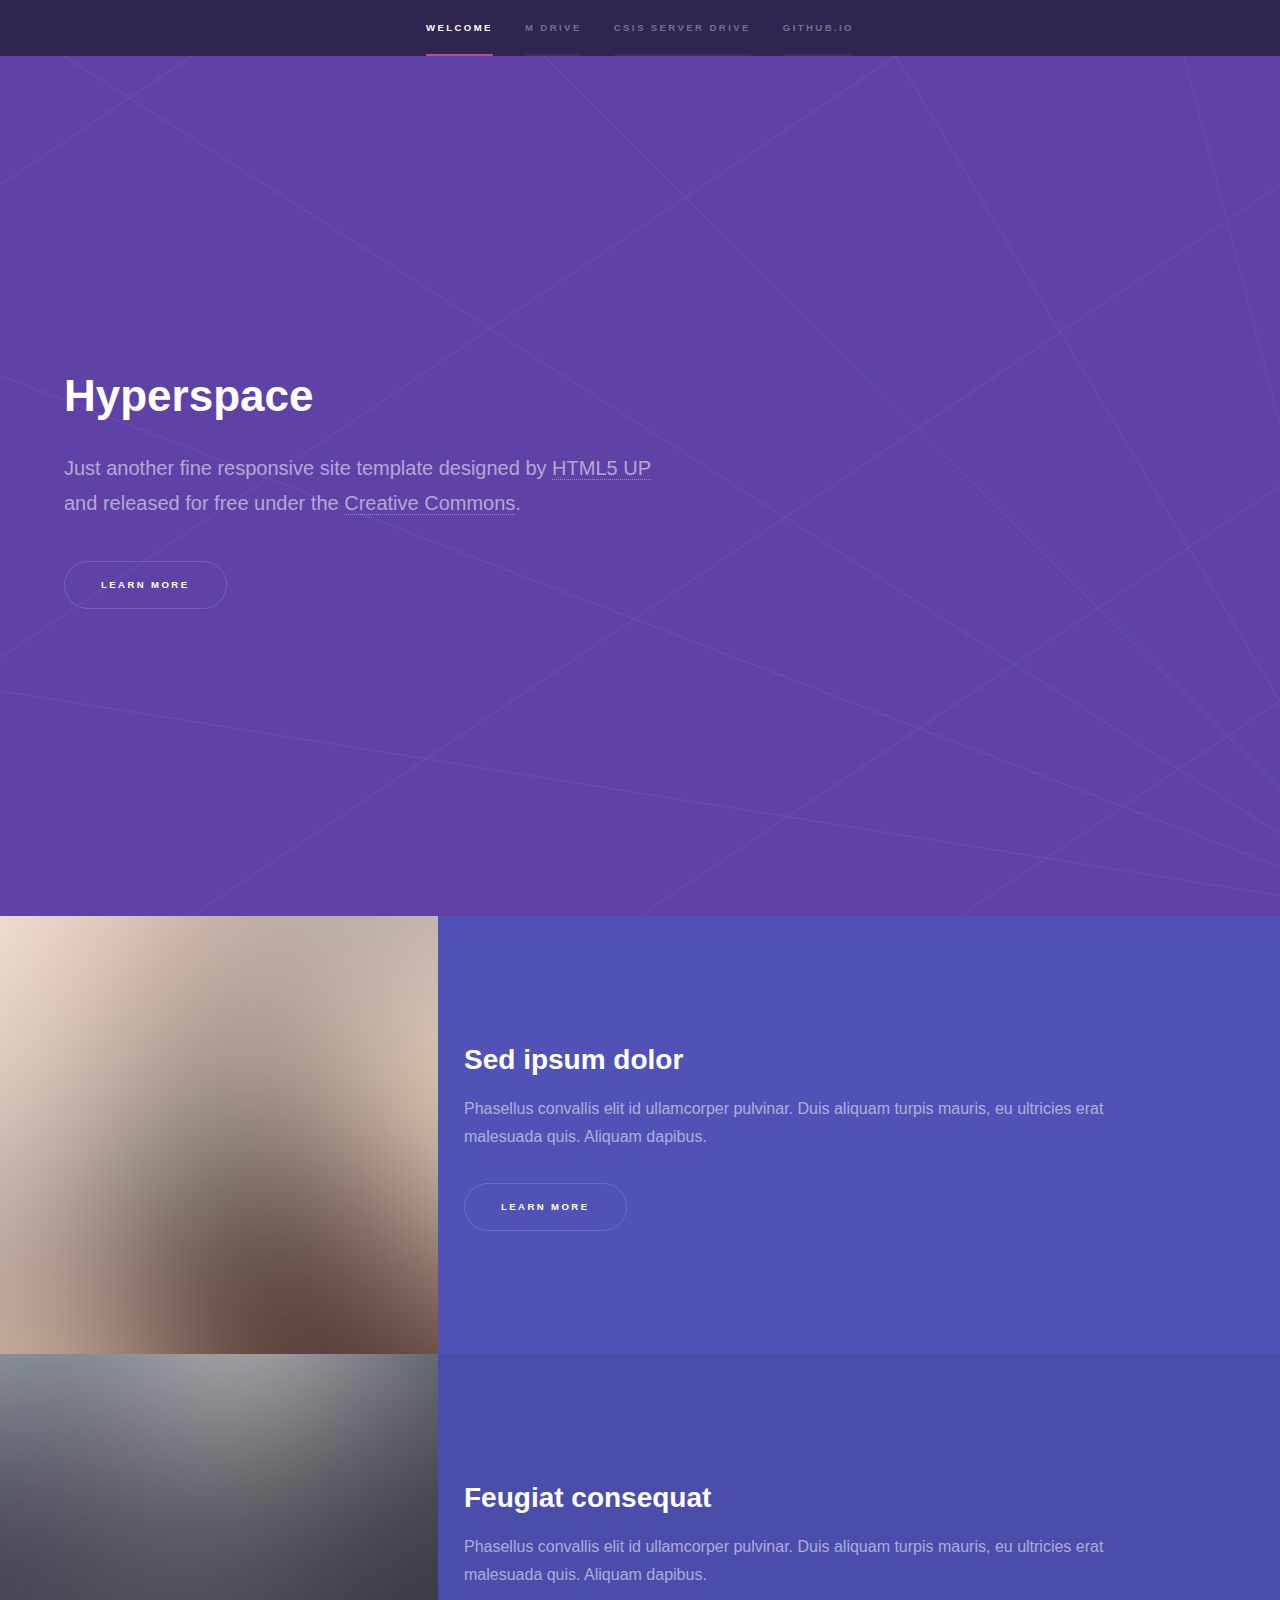
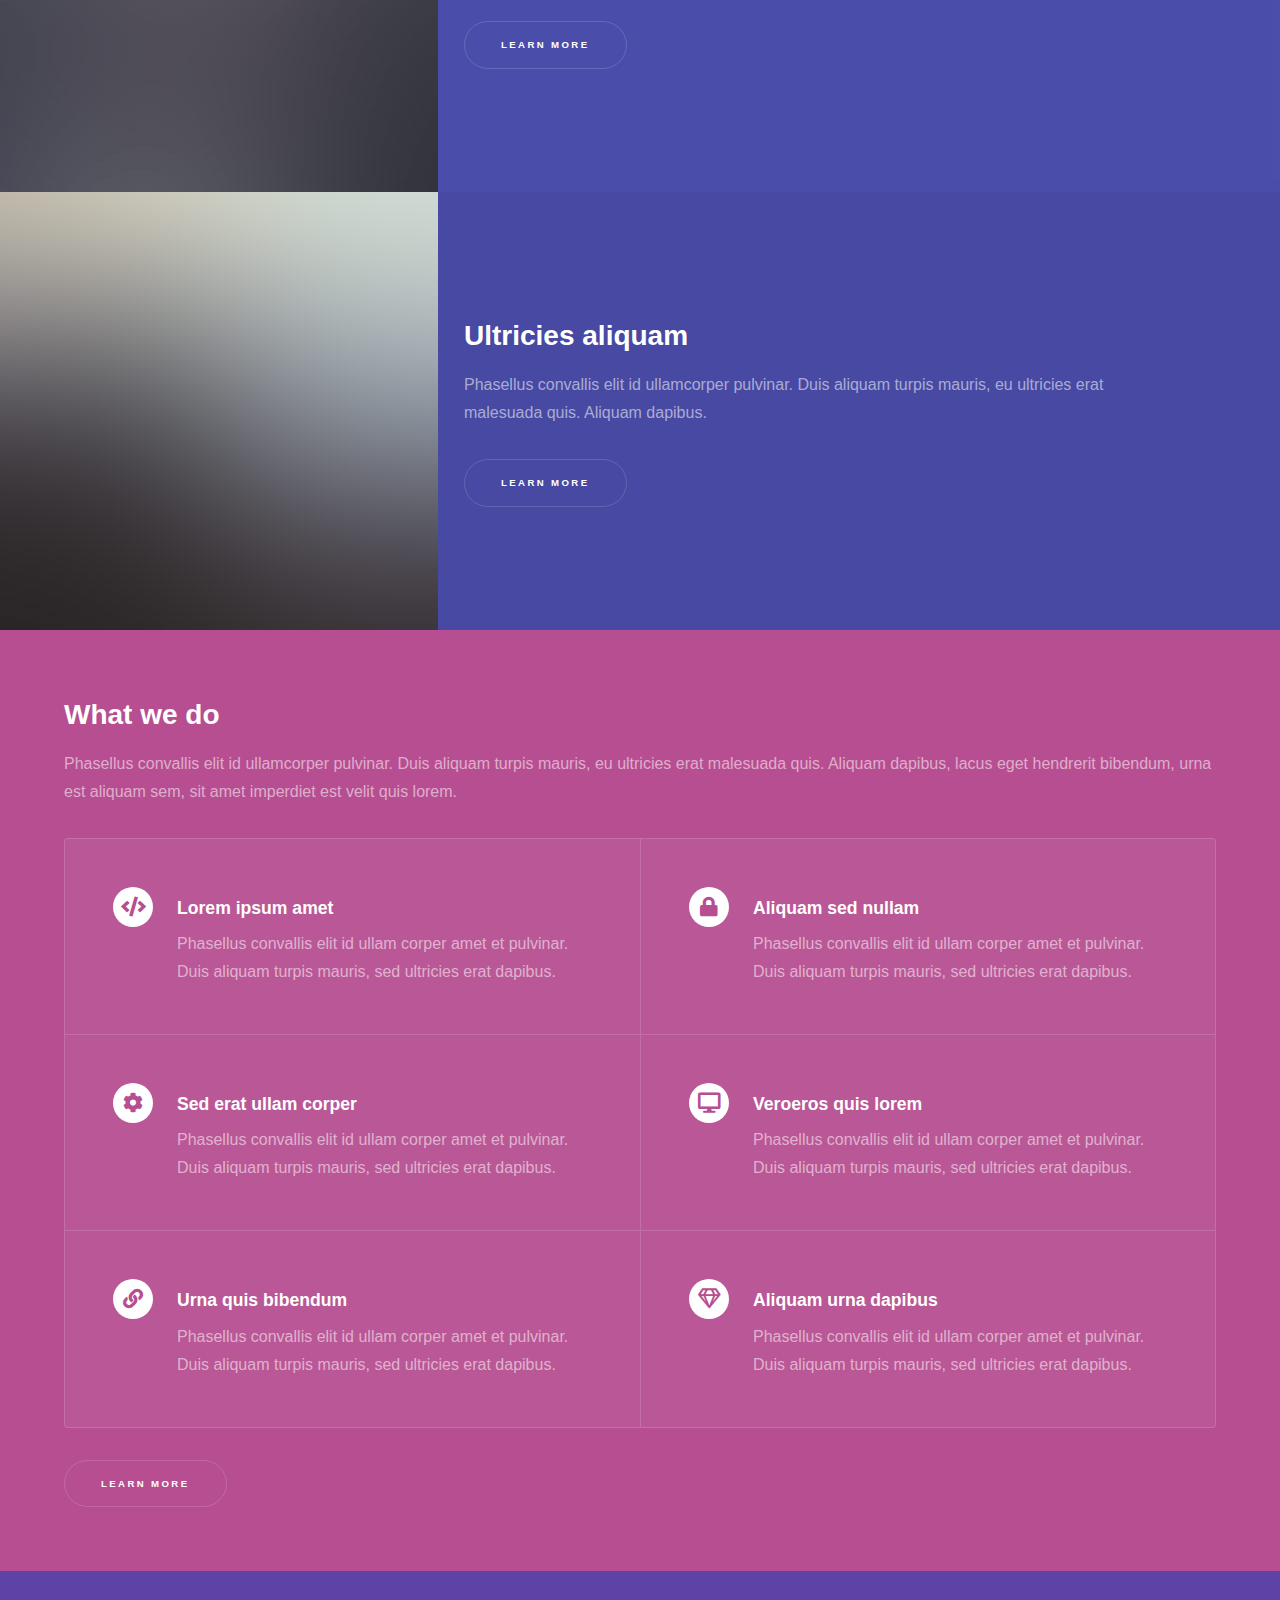
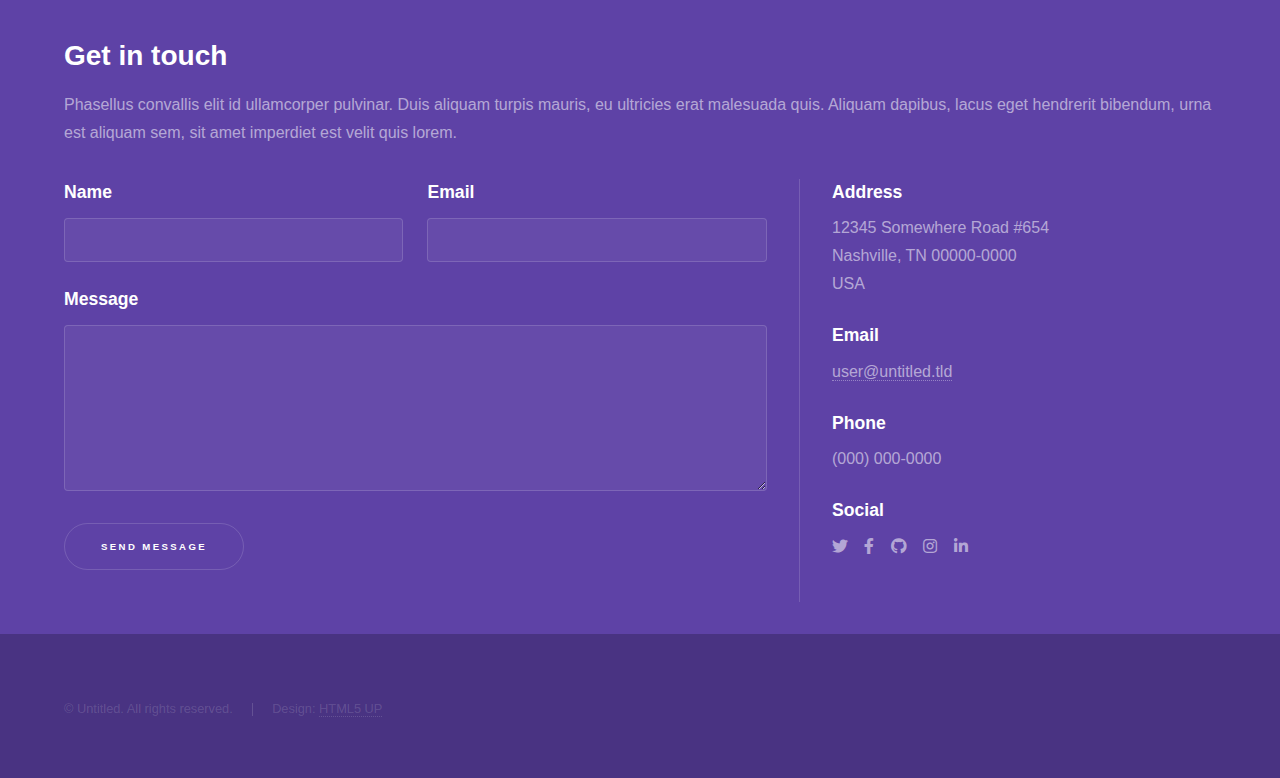
==== commit 3817f81a: "Update index.html" ====
--- a/Hyperspace/index.html
+++ b/Hyperspace/index.html
@@ -20,9 +20,9 @@
 					<nav>
 						<ul>
 							<li><a href="#intro">Welcome</a></li>
-							<li><a href="#one">Who we are</a></li>
-							<li><a href="#two">What we do</a></li>
-							<li><a href="#three">Get in touch</a></li>
+							<li><a href="http://webp.svsu.edu/~resujide/">M drive</a></li>
+							<li><a href="http://csis.svsu.edu/~resujide/">CSIS Server Drive</a></li>
+							<li><a href="https://regie09.github.io/">GitHub.io</a></li>
 						</ul>
 					</nav>
 				</div>
@@ -206,4 +206,4 @@
 			<script src="assets/js/main.js"></script>
 
 	</body>
-</html>+</html>
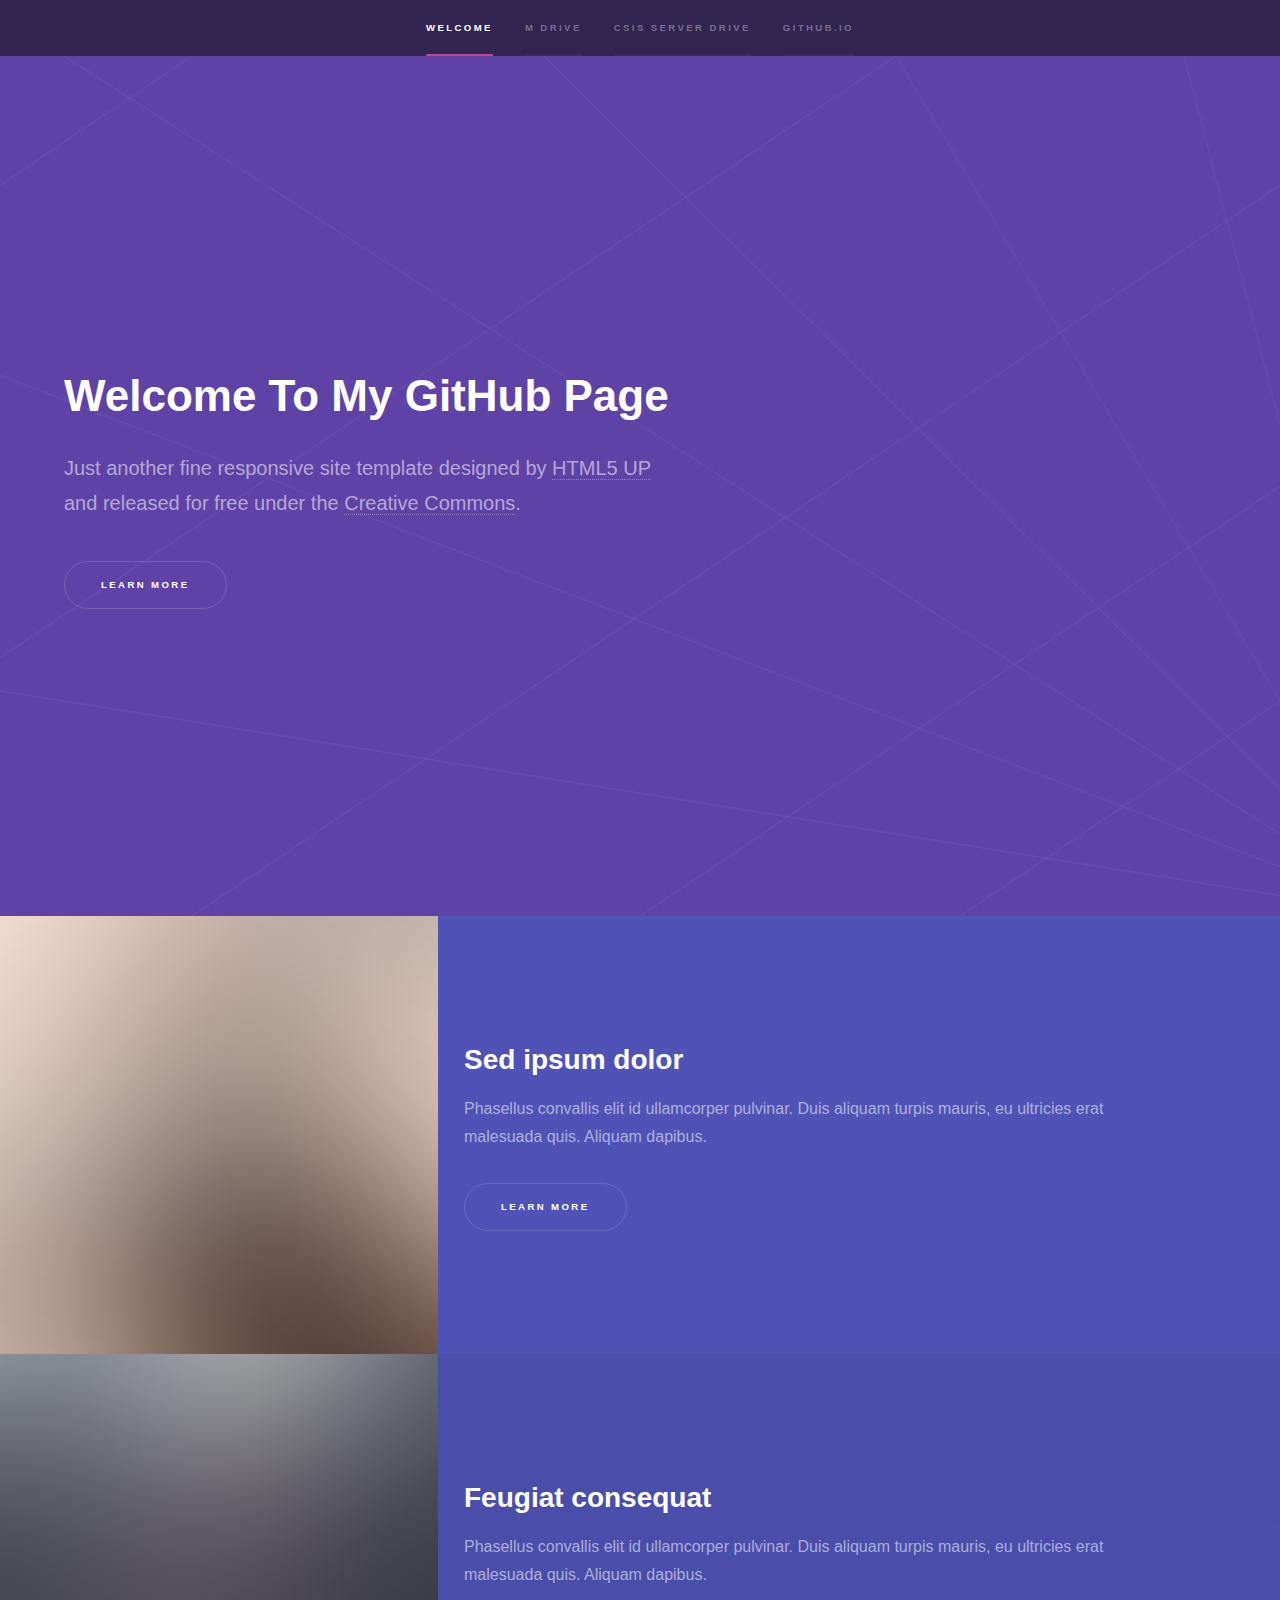
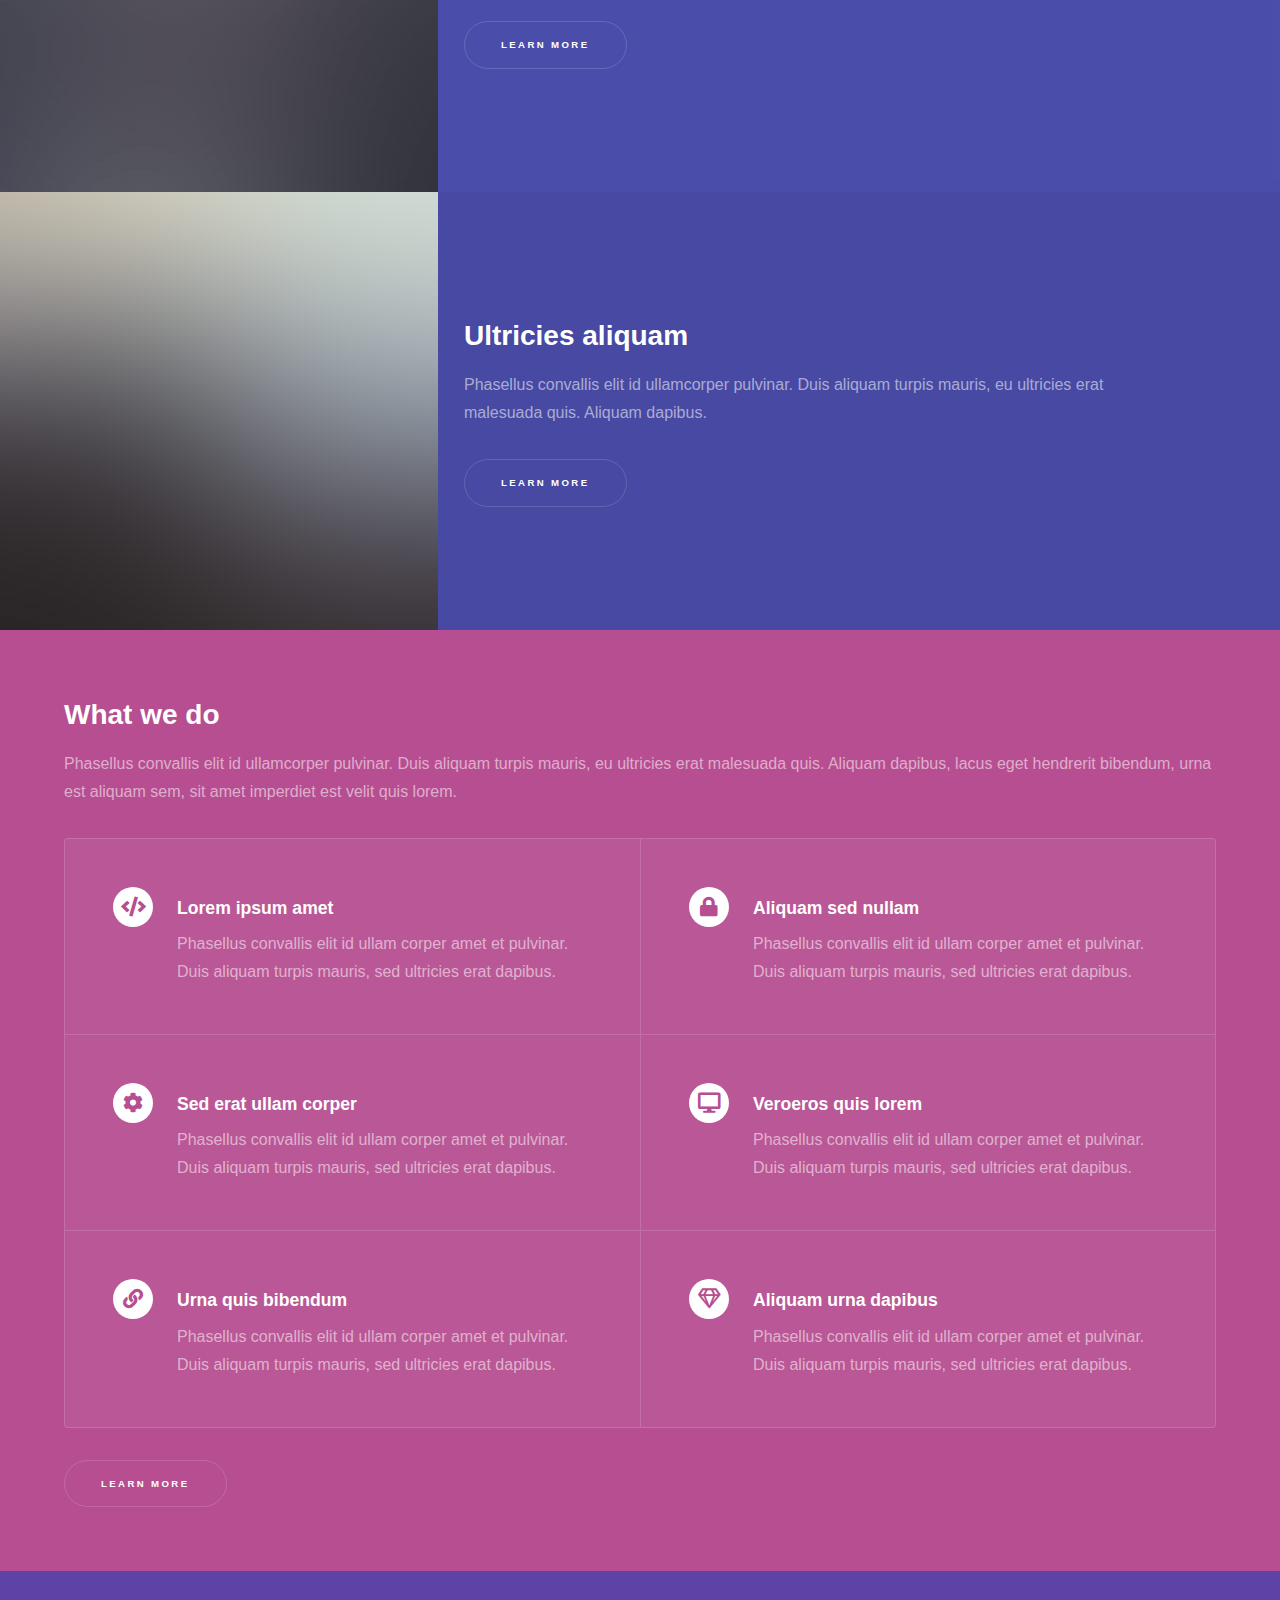
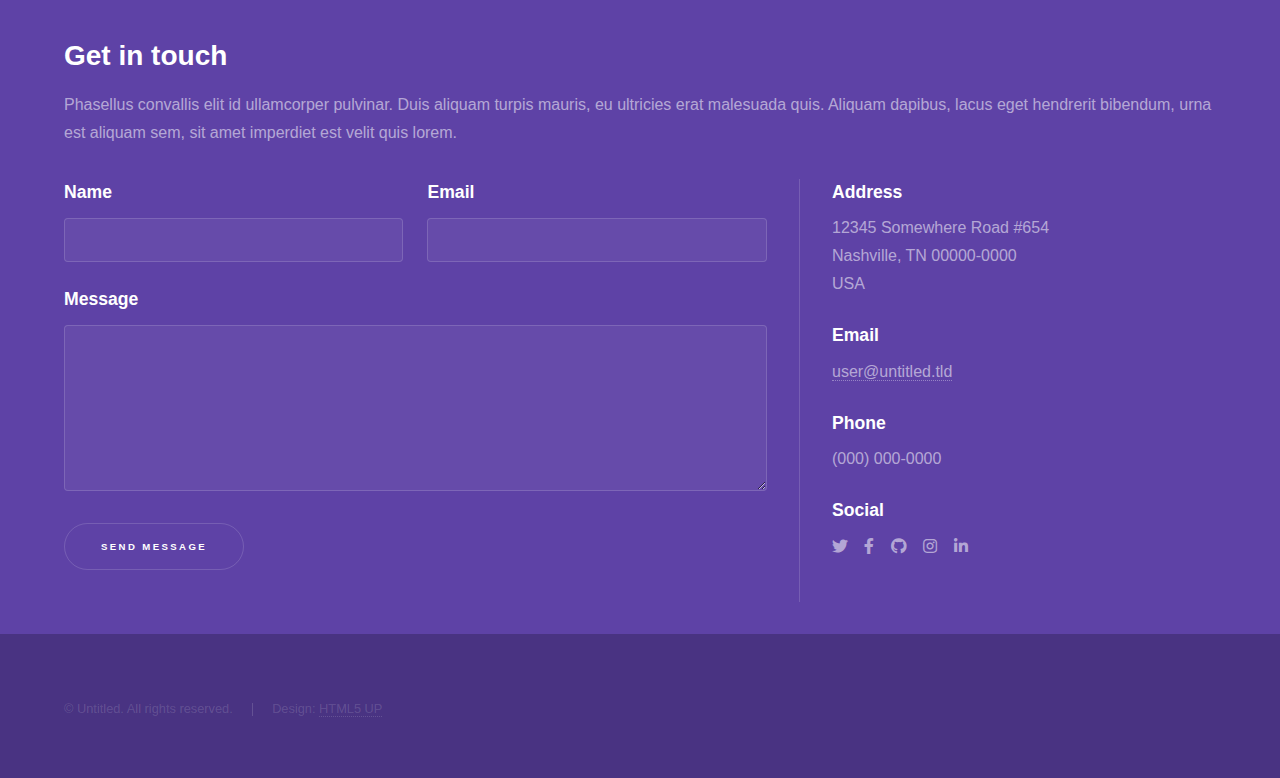
==== commit 34dc3b27: "Update index.html" ====
--- a/Hyperspace/index.html
+++ b/Hyperspace/index.html
@@ -34,7 +34,7 @@
 				<!-- Intro -->
 					<section id="intro" class="wrapper style1 fullscreen fade-up">
 						<div class="inner">
-							<h1>Hyperspace</h1>
+							<h1>Welcome To My GitHub Page</h1>
 							<p>Just another fine responsive site template designed by <a href="http://html5up.net">HTML5 UP</a><br />
 							and released for free under the <a href="http://html5up.net/license">Creative Commons</a>.</p>
 							<ul class="actions">
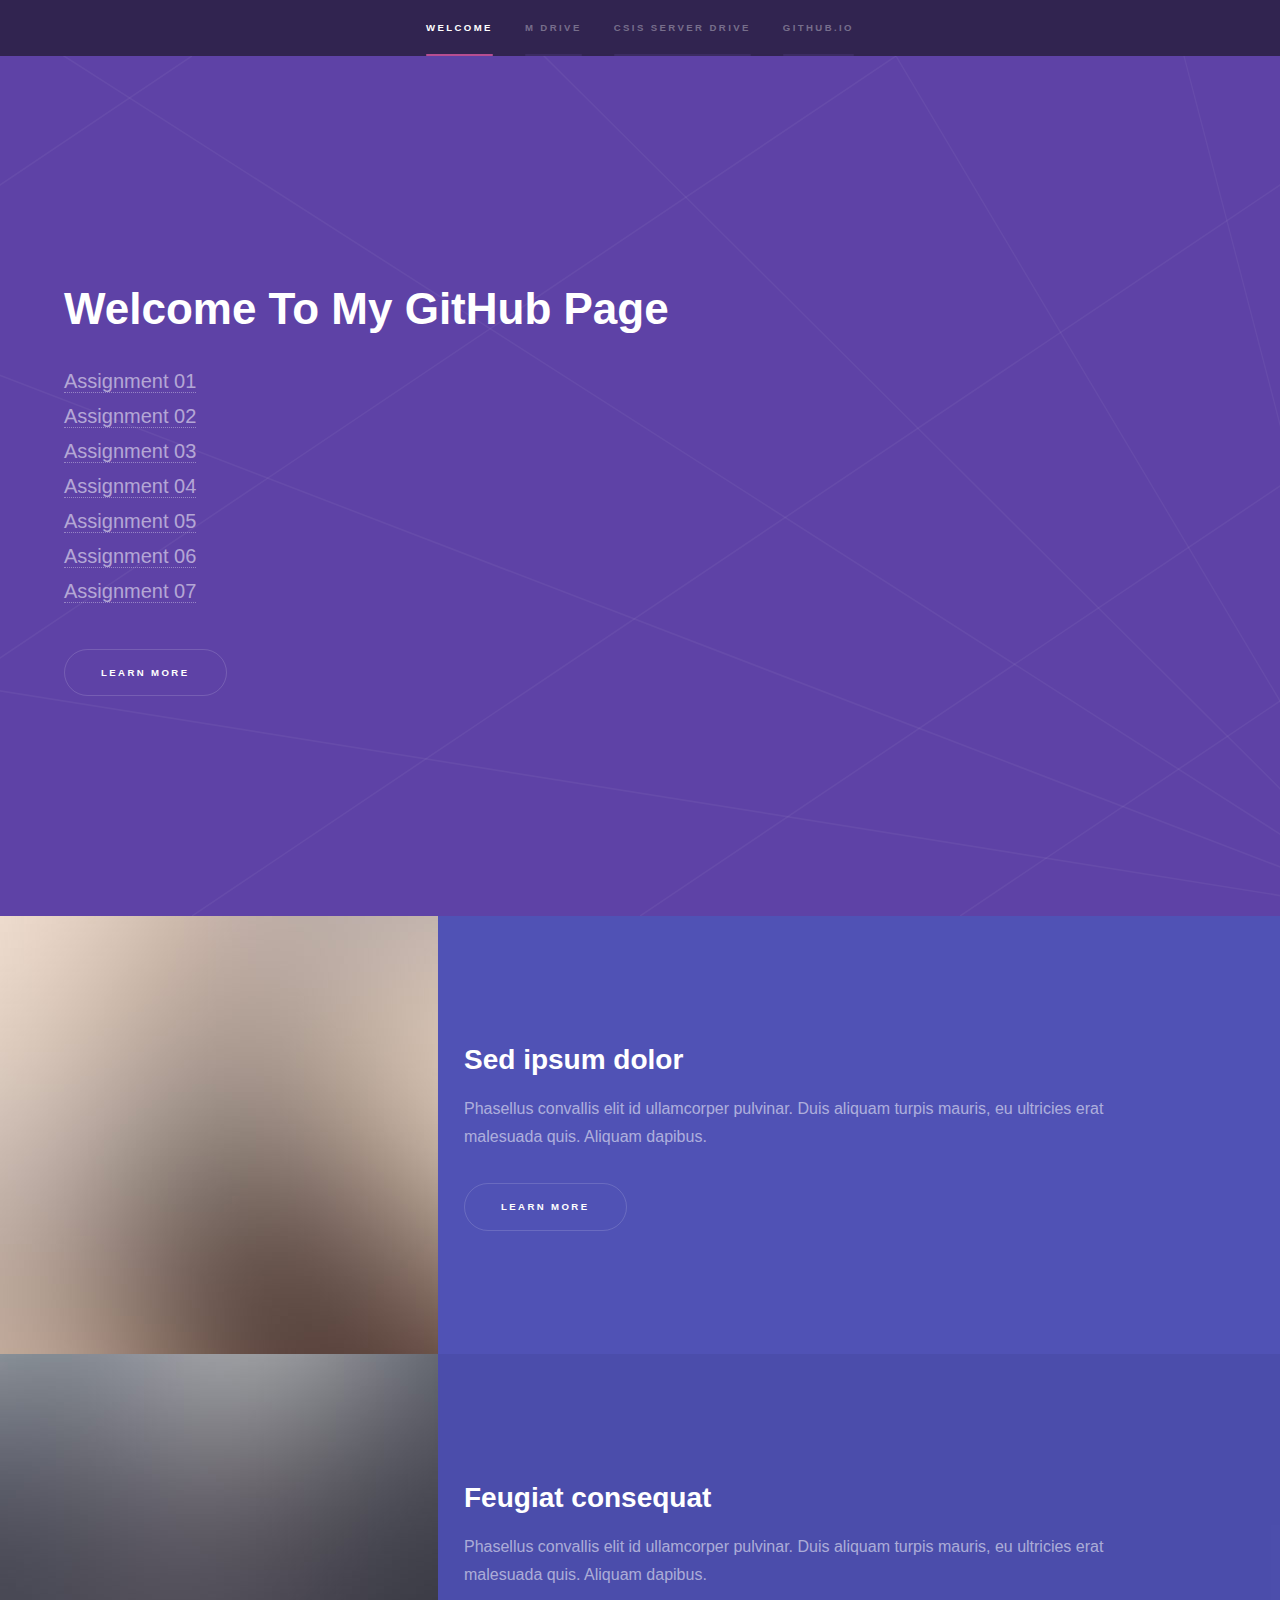
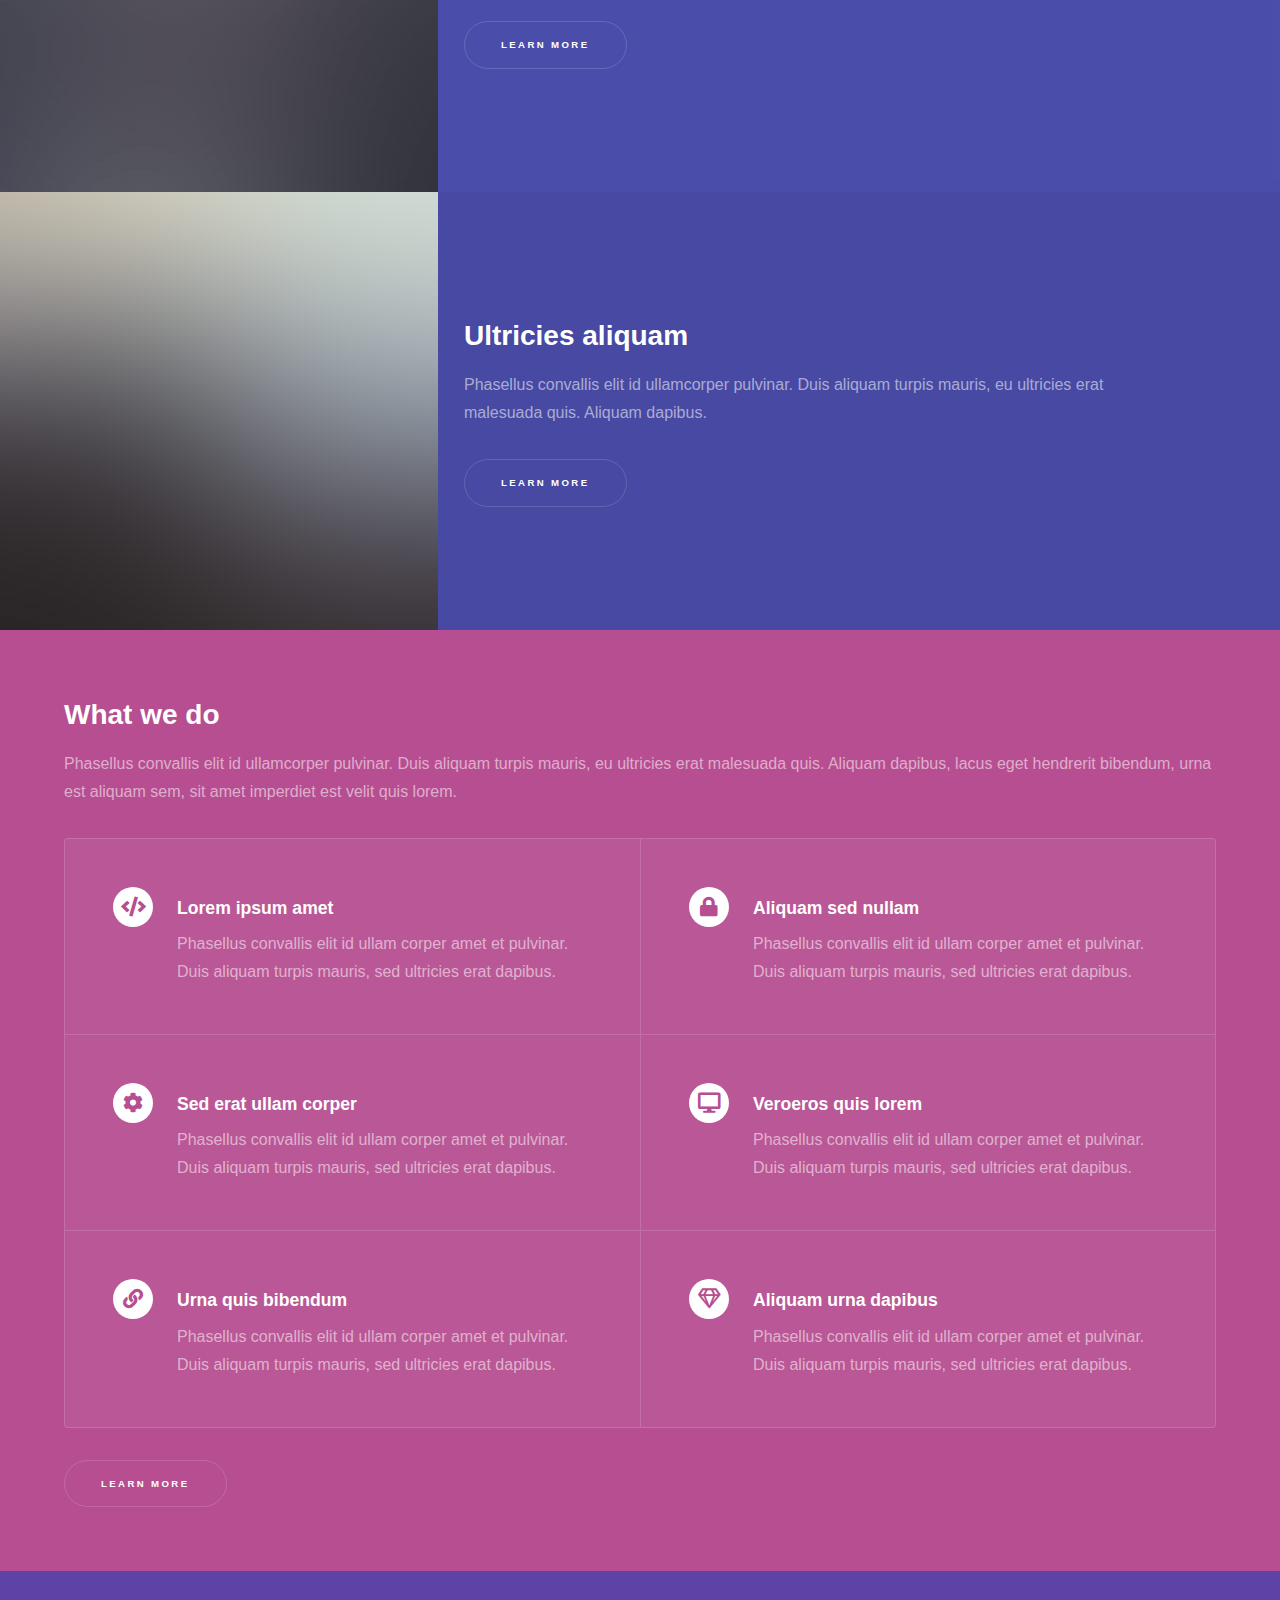
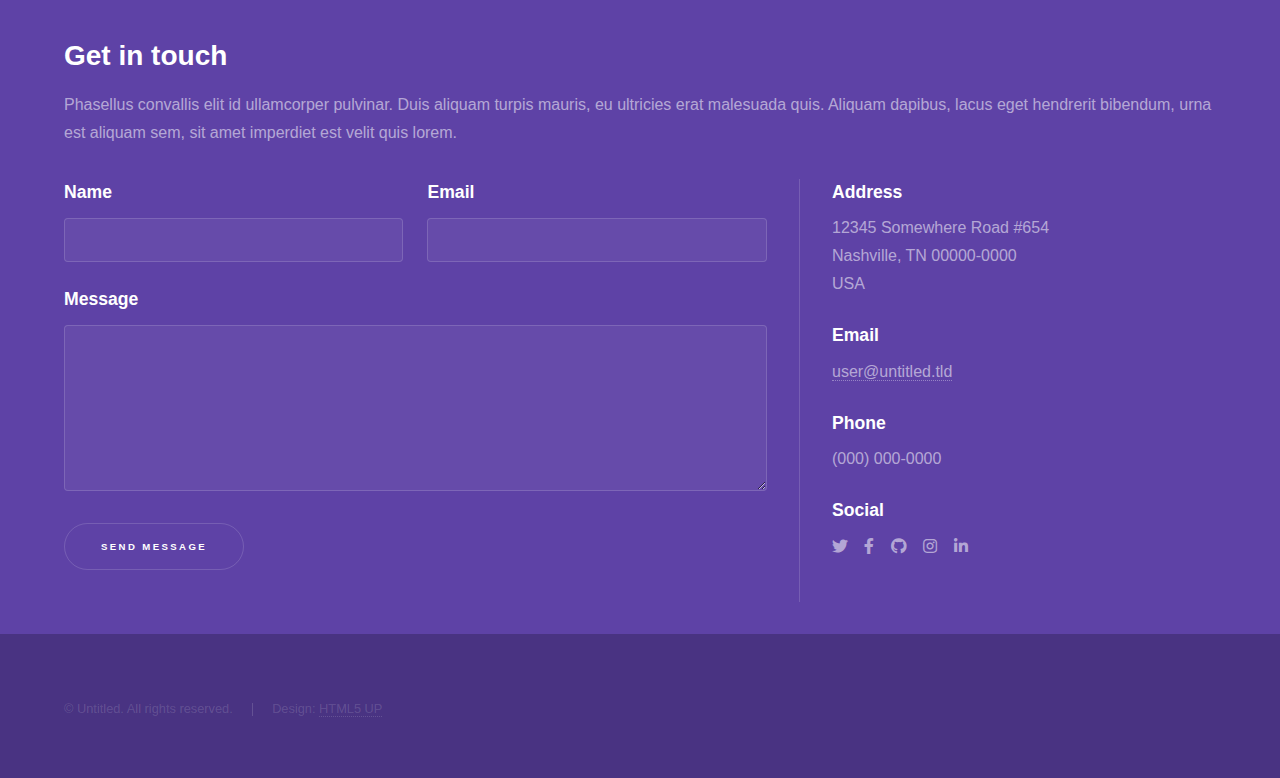
==== commit 3b667e3d: "Update index.html" ====
--- a/Hyperspace/index.html
+++ b/Hyperspace/index.html
@@ -35,8 +35,13 @@
 					<section id="intro" class="wrapper style1 fullscreen fade-up">
 						<div class="inner">
 							<h1>Welcome To My GitHub Page</h1>
-							<p>Just another fine responsive site template designed by <a href="http://html5up.net">HTML5 UP</a><br />
-							and released for free under the <a href="http://html5up.net/license">Creative Commons</a>.</p>
+							<p>    <a href="assignment01.html">Assignment 01</a><br />
+    <a href="assignment02.html">Assignment 02</a><br />
+    <a href="assignment03.html">Assignment 03</a><br />
+    <a href="assignment04.html">Assignment 04</a><br />
+    <a href="assignment05.html">Assignment 05</a><br />
+    <a href="assignment06.html">Assignment 06</a><br />
+    <a href="assignment07.html">Assignment 07</a><br /></p>
 							<ul class="actions">
 								<li><a href="#one" class="button scrolly">Learn more</a></li>
 							</ul>
